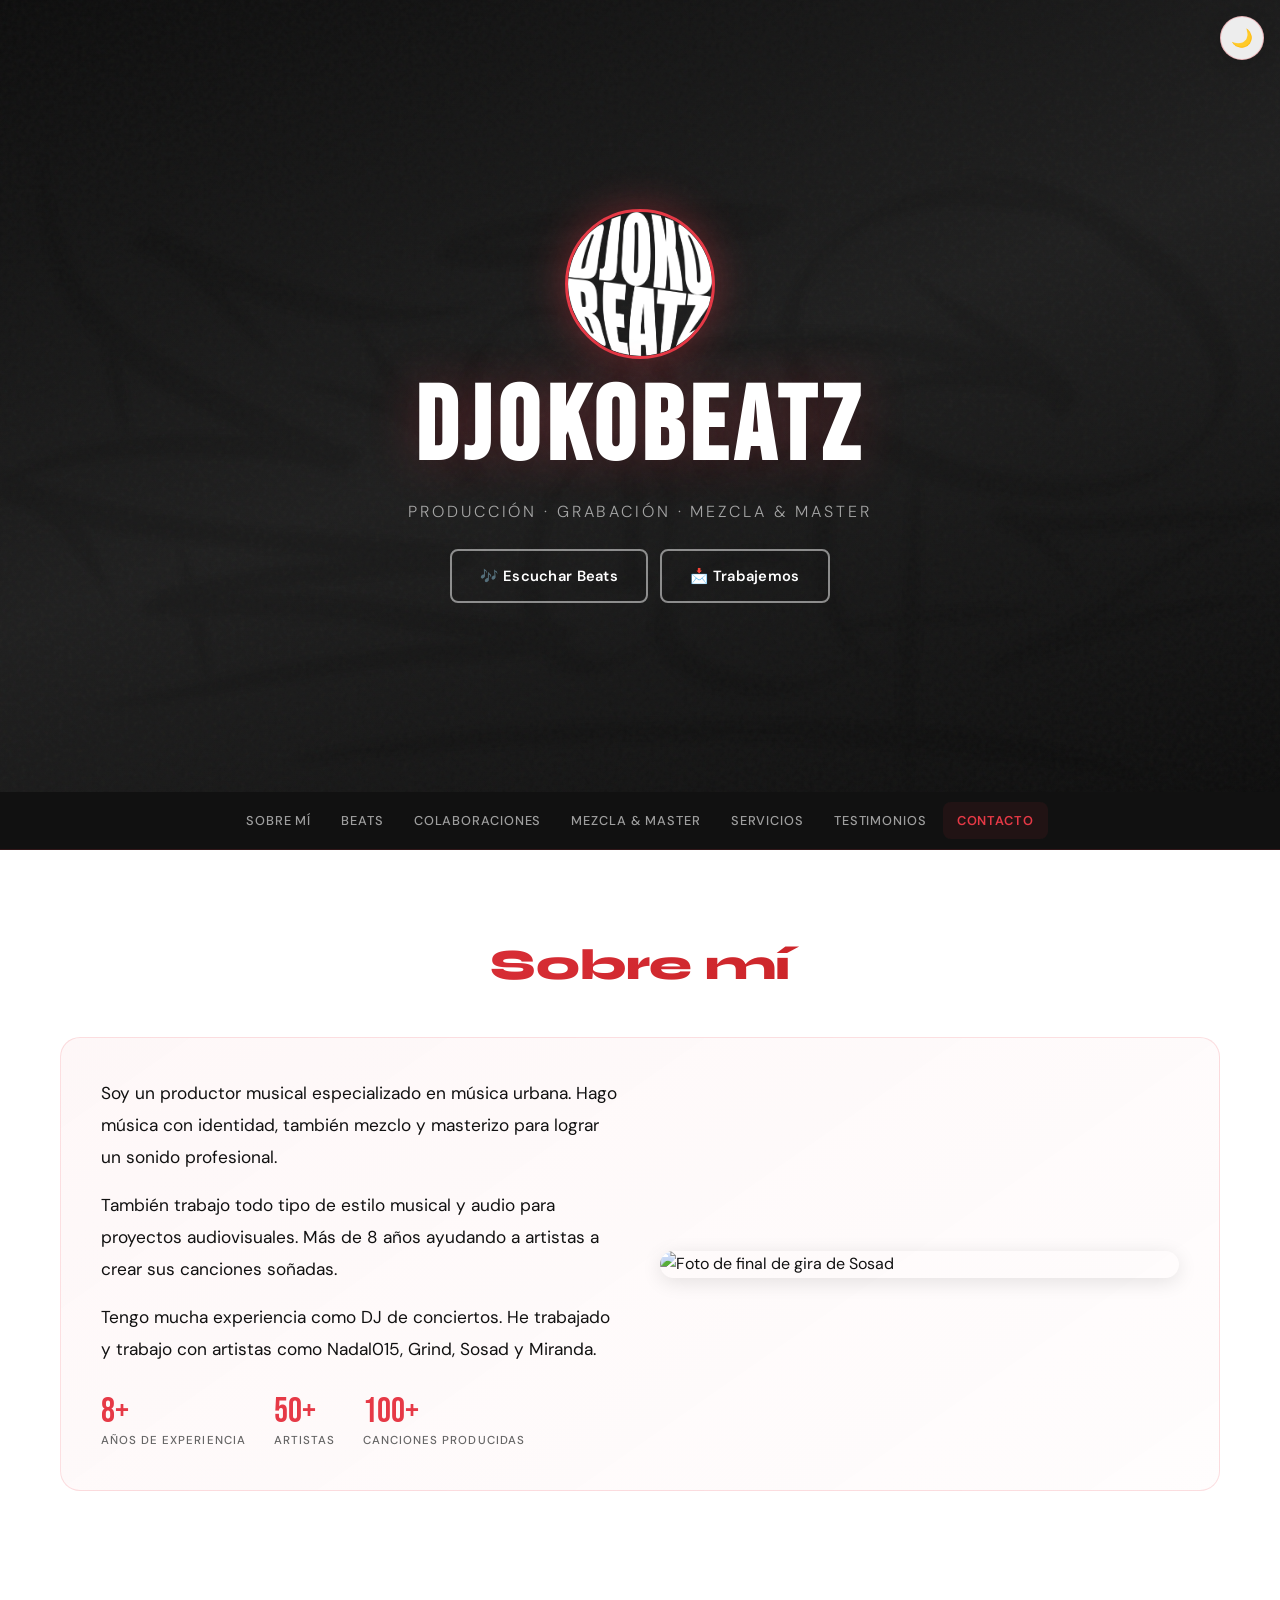
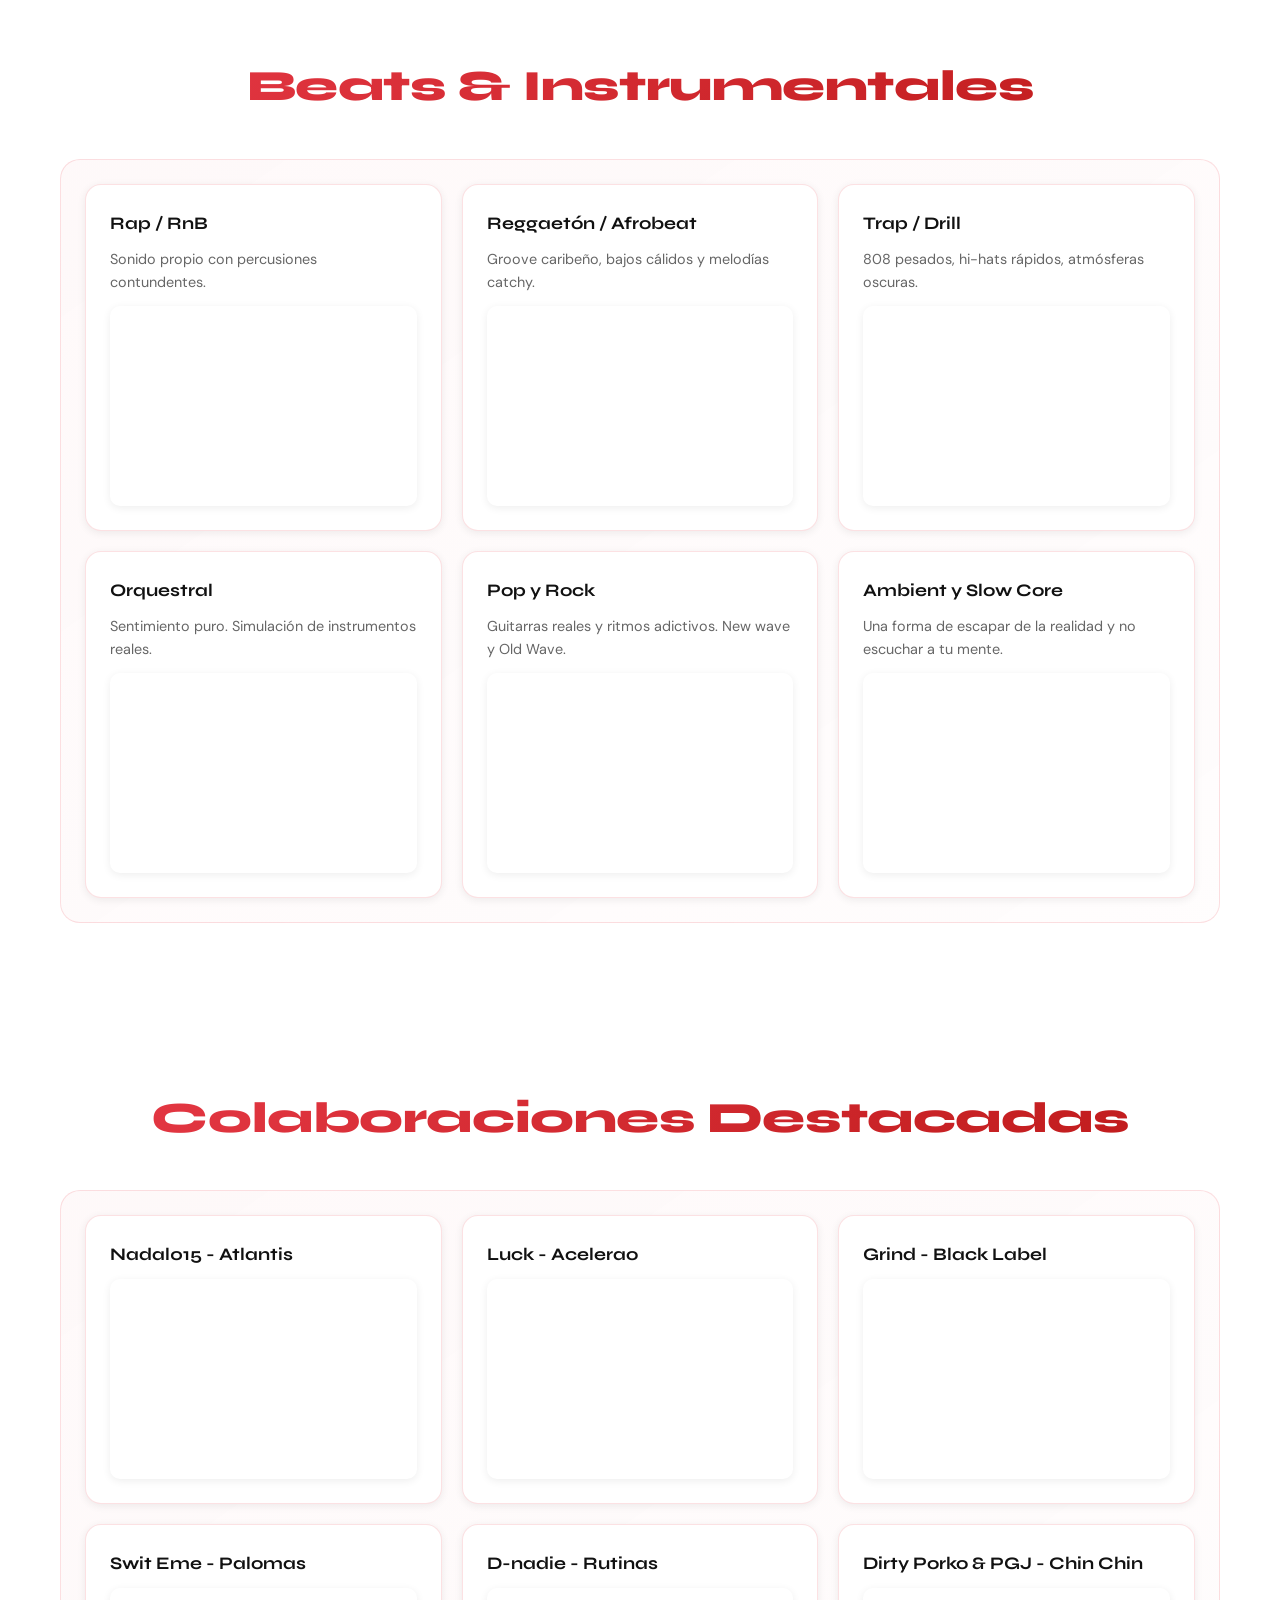
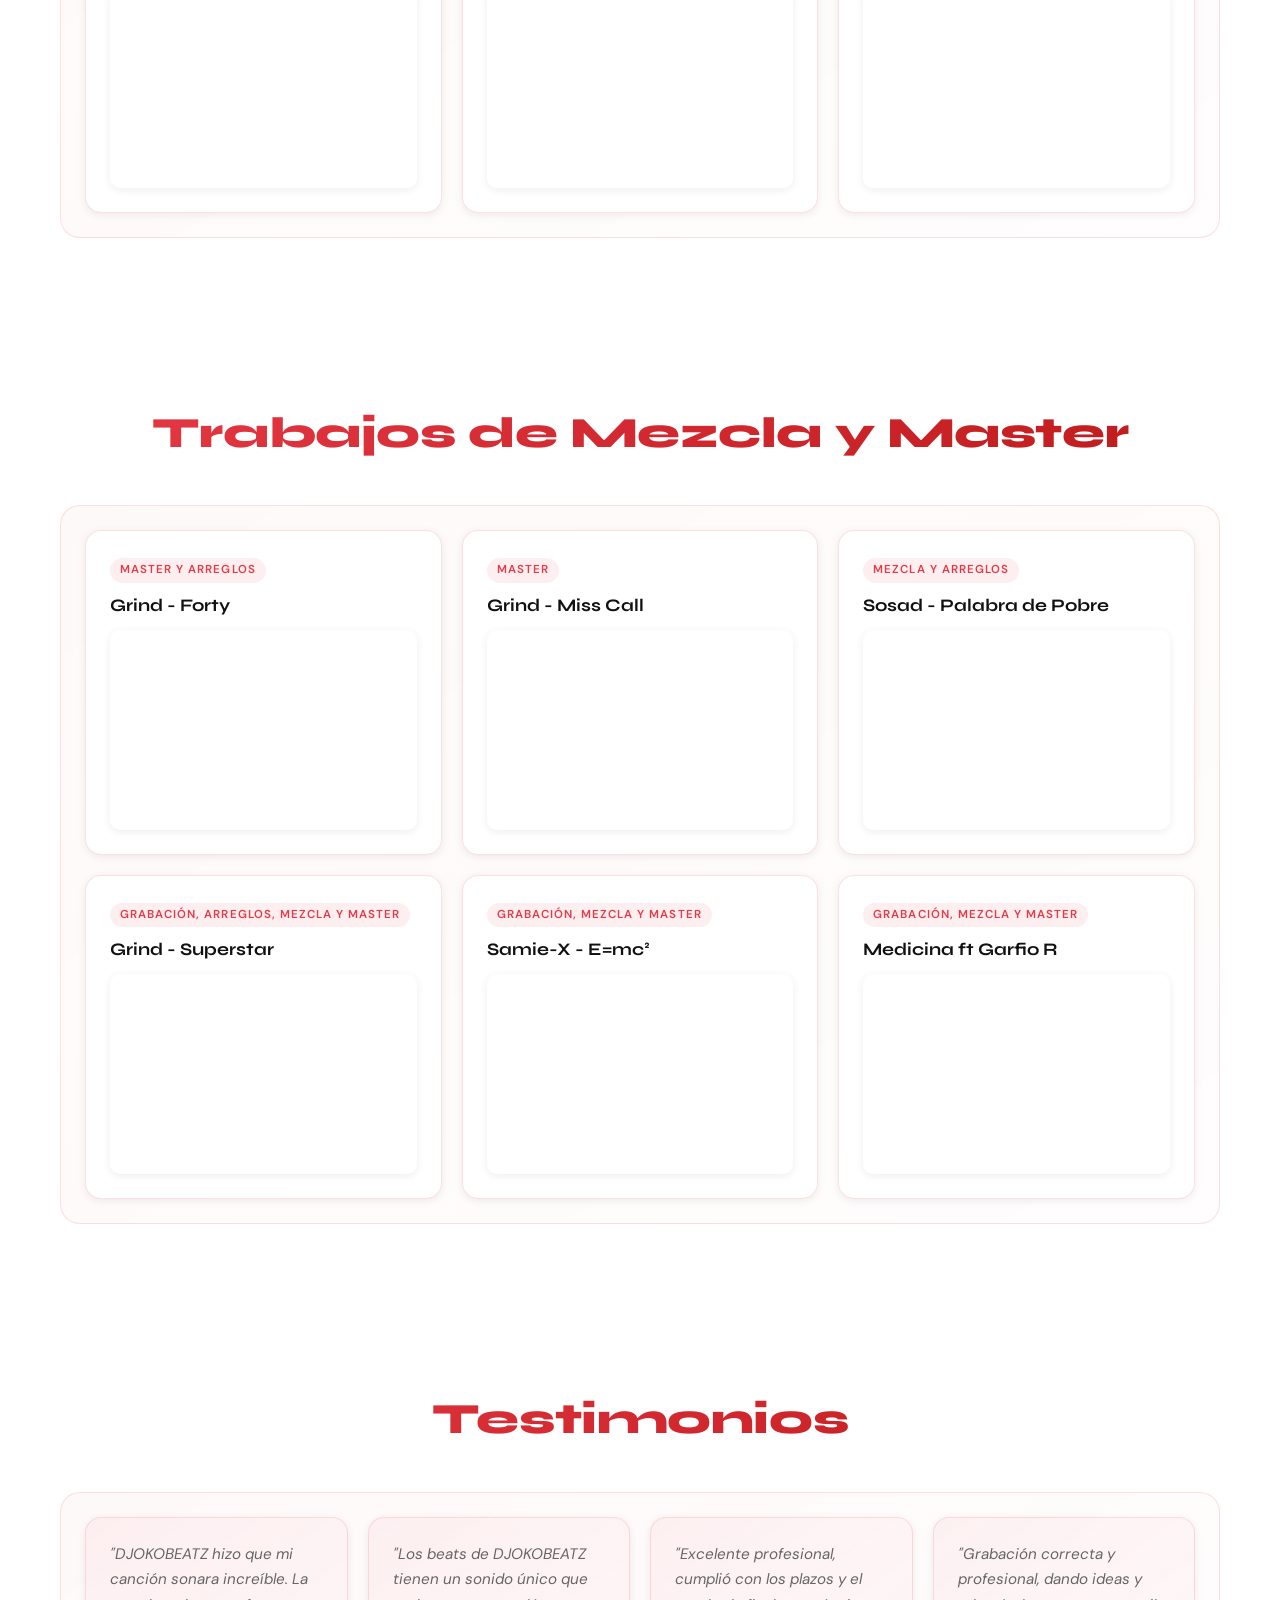
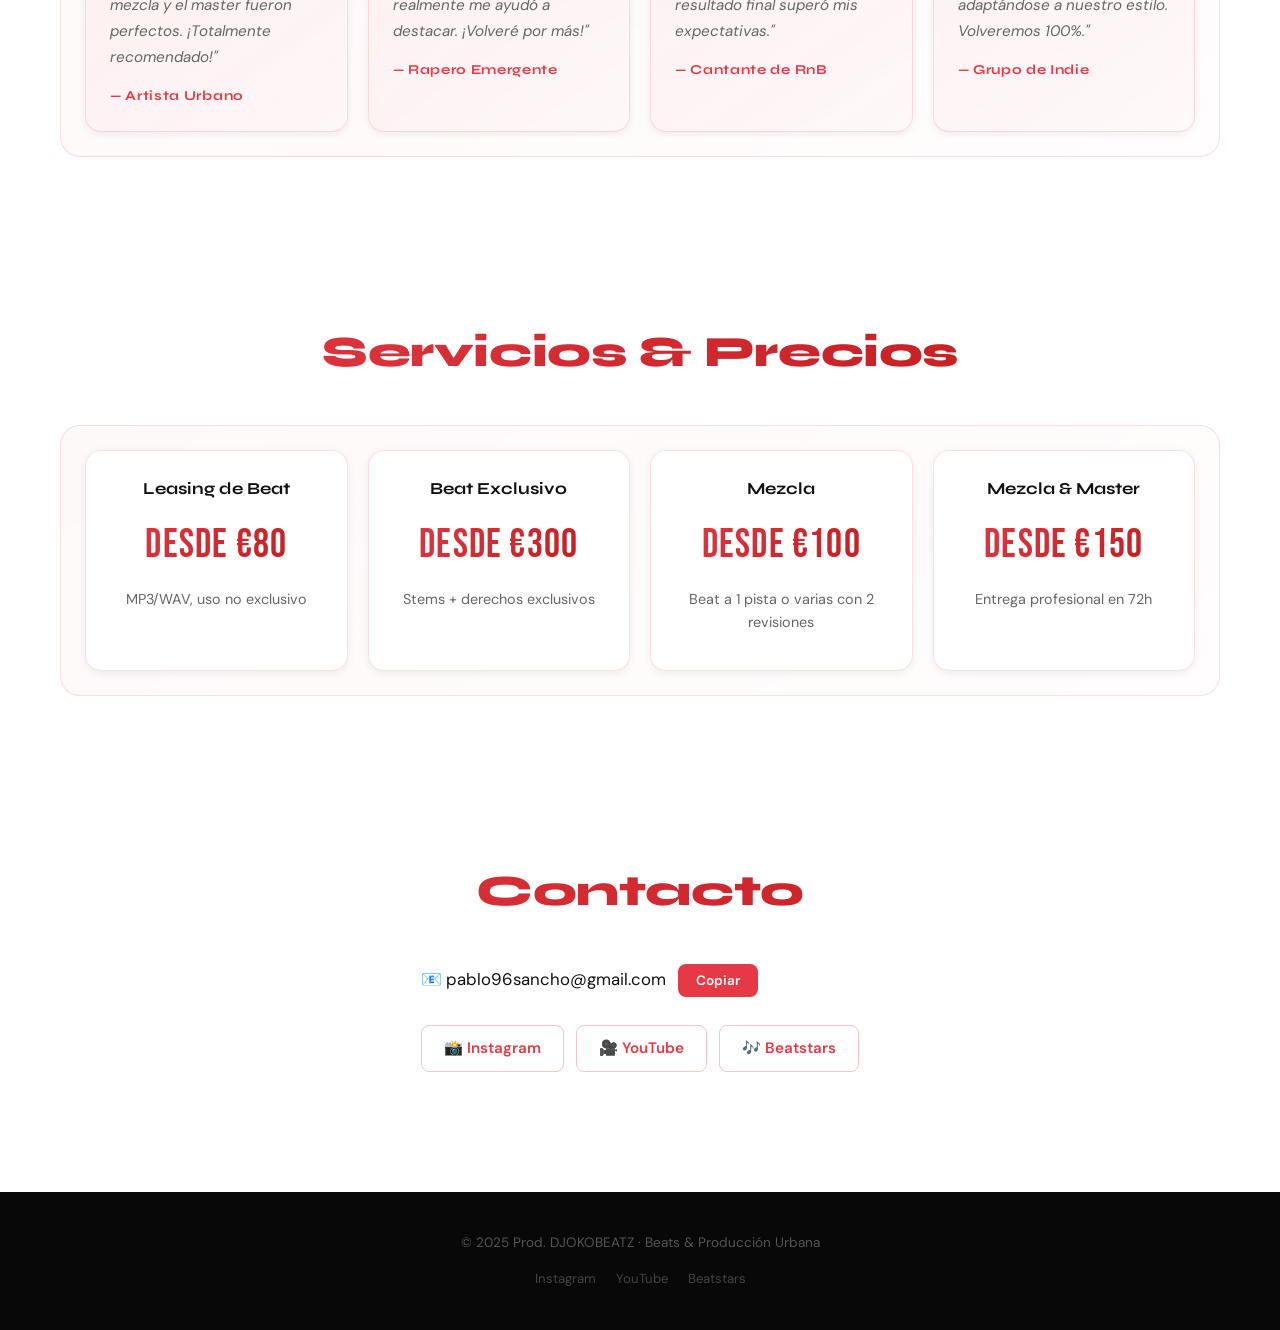
==== index.html @ b9a61439 "feat: versión inicial del portfolio web y documentación profesional" ====
<!DOCTYPE html>
<html lang="es">
<head>
  <meta charset="UTF-8" />
  <meta name="viewport" content="width=device-width, initial-scale=1.0" />
  <meta name="description" content="DJOKOBEATZ - Productor musical especializado en música urbana. Producción, grabación, mezcla y master profesional. Más de 8 años de experiencia." />
  <meta name="keywords" content="productor musical, beats, música urbana, mezcla, master, trap, reggaeton, rap" />
  <title>DJOKOBEATZ | PORTFOLIO</title>
  <link rel="preconnect" href="https://fonts.googleapis.com">
  <link rel="preconnect" href="https://fonts.gstatic.com" crossorigin>
  <link href="https://fonts.googleapis.com/css2?family=Bebas+Neue&family=DM+Sans:ital,opsz,wght@0,9..40,300;0,9..40,400;0,9..40,500;0,9..40,600;1,9..40,400&family=Syne:wght@700;800&display=swap" rel="stylesheet">
  <link rel="stylesheet" href="style.css">
</head>
<body>

  <!-- Botón de tema -->
  <button id="theme-toggle" class="toggle-button" aria-label="Cambiar tema">🌙</button>

  <header>
    <div class="header-content">
      <img src="Assets/DJOKOWHITE.png" alt="Logo DJOKOBEATZ" class="logo">
      <h1>DJOKOBEATZ</h1>
      <p class="tagline">Producción · Grabación · Mezcla & Master</p>
      <div class="header-btns">
        <a href="#beats" class="btn btn-outline">🎶 Escuchar Beats</a>
        <a href="#contacto" class="btn btn-outline">📩 Trabajemos</a>
      </div>
    </div>
  </header>

  <nav id="main-nav">
    <div class="nav-inner" id="nav-inner">
      <a href="#about">Sobre mí</a>
      <a href="#beats">Beats</a>
      <a href="#colaboraciones">Colaboraciones</a>
      <a href="#mezclaymaster">Mezcla & Master</a>
      <a href="#servicios">Servicios</a>
      <a href="#testimonios">Testimonios</a>
      <a href="#contacto">Contacto</a>
    </div>
    <button class="nav-toggle" id="nav-toggle" aria-label="Abrir menú">☰</button>
  </nav>

  <section id="about">
    <h2>Sobre mí</h2>
    <div class="about-grid">
      <div class="about-text">
        <p>Soy un productor musical especializado en música urbana. Hago música con identidad, también mezclo y masterizo para lograr un sonido profesional.</p>
        <p>También trabajo todo tipo de estilo musical y audio para proyectos audiovisuales. Más de 8 años ayudando a artistas a crear sus canciones soñadas.</p>
        <p>Tengo mucha experiencia como DJ de conciertos. He trabajado y trabajo con artistas como Nadal015, Grind, Sosad y Miranda.</p>
        <div class="stats">
          <div class="stat"><span class="stat-num">8+</span><span class="stat-label">Años de experiencia</span></div>
          <div class="stat"><span class="stat-num">50+</span><span class="stat-label">Artistas</span></div>
          <div class="stat"><span class="stat-num">100+</span><span class="stat-label">Canciones producidas</span></div>
        </div>
      </div>
      <img src="https://is1-ssl.mzstatic.com/image/thumb/AMCArtistImages221/v4/55/b7/83/55b78362-d3d9-a450-87ff-8b4c6efbc207/file_cropped.png/486x486bb.png" alt="Foto de final de gira de Sosad" title="Foto de final de gira de Sosad" loading="lazy">
    </div>
  </section>

  <section id="beats">
    <h2>Beats & Instrumentales</h2>
    <div class="grid">
      <div class="card">
        <h3>Rap / RnB</h3>
        <p>Sonido propio con percusiones contundentes.</p>
        <iframe height="200" src="https://www.youtube.com/embed/9Q4SXZmMKak?si=zsGfPe5zq73zOAL0" title="Beat Rap/RnB - DJOKOBEATZ" frameborder="0" allow="accelerometer; autoplay; clipboard-write; encrypted-media; gyroscope; picture-in-picture; web-share" referrerpolicy="strict-origin-when-cross-origin" allowfullscreen loading="lazy"></iframe>
      </div>
      <div class="card">
        <h3>Reggaetón / Afrobeat</h3>
        <p>Groove caribeño, bajos cálidos y melodías catchy.</p>
        <iframe height="200" src="https://www.youtube.com/embed/R478eGuXvZ8" title="Beat Reggaetón/Afrobeat - DJOKOBEATZ" frameborder="0" allow="accelerometer; autoplay; clipboard-write; encrypted-media; gyroscope; picture-in-picture" allowfullscreen loading="lazy"></iframe>
      </div>
      <div class="card">
        <h3>Trap / Drill</h3>
        <p>808 pesados, hi-hats rápidos, atmósferas oscuras.</p>
        <iframe height="200" src="https://www.youtube.com/embed/HjmNxqAdSEM?si=T7IBq__je6kXynz2" title="Beat Trap/Drill - DJOKOBEATZ" frameborder="0" allow="accelerometer; autoplay; clipboard-write; encrypted-media; gyroscope; picture-in-picture; web-share" referrerpolicy="strict-origin-when-cross-origin" allowfullscreen loading="lazy"></iframe>
      </div>
      <div class="card">
        <h3>Orquestral</h3>
        <p>Sentimiento puro. Simulación de instrumentos reales.</p>
        <iframe height="200" src="https://www.youtube.com/embed/KKsZWiWGXjM?si=teQKIj-ZgxeNaEvT" title="Beat Orquestral - DJOKOBEATZ" frameborder="0" allow="accelerometer; autoplay; clipboard-write; encrypted-media; gyroscope; picture-in-picture; web-share" referrerpolicy="strict-origin-when-cross-origin" allowfullscreen loading="lazy"></iframe>
      </div>
      <div class="card">
        <h3>Pop y Rock</h3>
        <p>Guitarras reales y ritmos adictivos. New wave y Old Wave.</p>
        <iframe height="200" src="https://www.youtube.com/embed/R478eGuXvZ8" title="Beat Pop/Rock - DJOKOBEATZ" frameborder="0" allow="accelerometer; autoplay; clipboard-write; encrypted-media; gyroscope; picture-in-picture" allowfullscreen loading="lazy"></iframe>
      </div>
      <div class="card">
        <h3>Ambient y Slow Core</h3>
        <p>Una forma de escapar de la realidad y no escuchar a tu mente.</p>
        <iframe height="200" src="https://www.youtube.com/embed/24ohOiVzr04?si=X27-Y8AxavFWOL1F" title="Beat Ambient/Slow Core - DJOKOBEATZ" frameborder="0" allow="accelerometer; autoplay; clipboard-write; encrypted-media; gyroscope; picture-in-picture; web-share" referrerpolicy="strict-origin-when-cross-origin" allowfullscreen loading="lazy"></iframe>
      </div>
    </div>
  </section>

  <section id="colaboraciones">
    <h2>Colaboraciones Destacadas</h2>
    <div class="grid">
      <div class="card">
        <h3>Nadal015 - Atlantis</h3>
        <iframe height="200" src="https://www.youtube.com/embed/XDkorrCUx3w" title="Nadal015 - Atlantis" frameborder="0" allow="accelerometer; autoplay; clipboard-write; encrypted-media; gyroscope; picture-in-picture" allowfullscreen loading="lazy"></iframe>
      </div>
      <div class="card">
        <h3>Luck - Acelerao</h3>
        <iframe height="200" src="https://www.youtube.com/embed/chFFEOzuNFs" title="Luck - Acelerao" frameborder="0" allow="accelerometer; autoplay; clipboard-write; encrypted-media; gyroscope; picture-in-picture" allowfullscreen loading="lazy"></iframe>
      </div>
      <div class="card">
        <h3>Grind - Black Label</h3>
        <iframe height="200" src="https://www.youtube.com/embed/Kn6zgFGvTjo?si=YouM9wv97nPqng58" title="Grind - Black Label" frameborder="0" allow="accelerometer; autoplay; clipboard-write; encrypted-media; gyroscope; picture-in-picture; web-share" referrerpolicy="strict-origin-when-cross-origin" allowfullscreen loading="lazy"></iframe>
      </div>
      <div class="card">
        <h3>Swit Eme - Palomas</h3>
        <iframe height="200" src="https://www.youtube.com/embed/SA3x7Jc7y_8" title="Swit Eme - Palomas" frameborder="0" allow="accelerometer; autoplay; clipboard-write; encrypted-media; gyroscope; picture-in-picture" allowfullscreen loading="lazy"></iframe>
      </div>
      <div class="card">
        <h3>D-nadie - Rutinas</h3>
        <iframe height="200" src="https://www.youtube.com/embed/rBbLCzhGAEg?si=Js0d2PmnIIbcm89x" title="D-nadie - Rutinas" frameborder="0" allow="accelerometer; autoplay; clipboard-write; encrypted-media; gyroscope; picture-in-picture; web-share" referrerpolicy="strict-origin-when-cross-origin" allowfullscreen loading="lazy"></iframe>
      </div>
      <div class="card">
        <h3>Dirty Porko & PGJ - Chin Chin</h3>
        <iframe height="200" src="https://www.youtube.com/embed/GPwhYUy1hBw?si=cmq7lTTy62Ft_AZA" title="Dirty Porko & PGJ - Chin Chin" frameborder="0" allow="accelerometer; autoplay; clipboard-write; encrypted-media; gyroscope; picture-in-picture; web-share" referrerpolicy="strict-origin-when-cross-origin" allowfullscreen loading="lazy"></iframe>
      </div>
    </div>
  </section>

  <section id="mezclaymaster">
    <h2>Trabajos de Mezcla y Master</h2>
    <div class="grid">
      <div class="card">
        <p class="service-tag">Master y arreglos</p>
        <h3>Grind - Forty</h3>
        <iframe height="200" src="https://www.youtube.com/embed/YRYTrRvRMEE?si=n6ha0r3jqRCFkXs_" title="Grind - Forty" frameborder="0" allow="accelerometer; autoplay; clipboard-write; encrypted-media; gyroscope; picture-in-picture; web-share" referrerpolicy="strict-origin-when-cross-origin" allowfullscreen loading="lazy"></iframe>
      </div>
      <div class="card">
        <p class="service-tag">Master</p>
        <h3>Grind - Miss Call</h3>
        <iframe height="200" src="https://www.youtube.com/embed/RvkmFTNyetU?si=BbQjwvn0pWEN9Djb" title="Grind - Miss Call" frameborder="0" allow="accelerometer; autoplay; clipboard-write; encrypted-media; gyroscope; picture-in-picture" allowfullscreen loading="lazy"></iframe>
      </div>
      <div class="card">
        <p class="service-tag">Mezcla y arreglos</p>
        <h3>Sosad - Palabra de Pobre</h3>
        <iframe height="200" src="https://www.youtube.com/embed/EkrpmLqAUGk?si=5hZo6pwopEGavyJy" title="Sosad - Palabra de Pobre" frameborder="0" allow="accelerometer; autoplay; clipboard-write; encrypted-media; gyroscope; picture-in-picture; web-share" referrerpolicy="strict-origin-when-cross-origin" allowfullscreen loading="lazy"></iframe>
      </div>
      <div class="card">
        <p class="service-tag">Grabación, arreglos, mezcla y master</p>
        <h3>Grind - Superstar</h3>
        <iframe height="200" src="https://www.youtube.com/embed/Dg5J_uRFvyY?si=f5CTutbwMhvaUmjK" title="Grind - Superstar" frameborder="0" allow="accelerometer; autoplay; clipboard-write; encrypted-media; gyroscope; picture-in-picture; web-share" referrerpolicy="strict-origin-when-cross-origin" allowfullscreen loading="lazy"></iframe>
      </div>
      <div class="card">
        <p class="service-tag">Grabación, mezcla y master</p>
        <h3>Samie-X - E=mc²</h3>
        <iframe height="200" src="https://www.youtube.com/embed/fnkzVLWLq8c?si=8jKFTGpSZZZy3sw6" title="Samie-X - E=mc²" frameborder="0" allow="accelerometer; autoplay; clipboard-write; encrypted-media; gyroscope; picture-in-picture; web-share" referrerpolicy="strict-origin-when-cross-origin" allowfullscreen loading="lazy"></iframe>
      </div>
      <div class="card">
        <p class="service-tag">Grabación, mezcla y master</p>
        <h3>Medicina ft Garfio R</h3>
        <iframe height="200" src="https://www.youtube.com/embed/SA3x7Jc7y_8" title="Medicina ft Garfio R" frameborder="0" allow="accelerometer; autoplay; clipboard-write; encrypted-media; gyroscope; picture-in-picture" allowfullscreen loading="lazy"></iframe>
      </div>
    </div>
  </section>

  <section id="testimonios">
    <h2>Testimonios</h2>
    <div class="grid grid-3">
      <div class="card testimonial">
        <p>"DJOKOBEATZ hizo que mi canción sonara increíble. La mezcla y el master fueron perfectos. ¡Totalmente recomendado!"</p>
        <h4>— Artista Urbano</h4>
      </div>
      <div class="card testimonial">
        <p>"Los beats de DJOKOBEATZ tienen un sonido único que realmente me ayudó a destacar. ¡Volveré por más!"</p>
        <h4>— Rapero Emergente</h4>
      </div>
      <div class="card testimonial">
        <p>"Excelente profesional, cumplió con los plazos y el resultado final superó mis expectativas."</p>
        <h4>— Cantante de RnB</h4>
      </div>
      <div class="card testimonial">
        <p>"Grabación correcta y profesional, dando ideas y adaptándose a nuestro estilo. Volveremos 100%."</p>
        <h4>— Grupo de Indie</h4>
      </div>
    </div>
  </section>

  <section id="servicios">
    <h2>Servicios & Precios</h2>
    <div class="grid grid-4">
      <div class="card pricing">
        <h3>Leasing de Beat</h3>
        <div class="price">Desde €80</div>
        <p>MP3/WAV, uso no exclusivo</p>
      </div>
      <div class="card pricing">
        <h3>Beat Exclusivo</h3>
        <div class="price">Desde €300</div>
        <p>Stems + derechos exclusivos</p>
      </div>
      <div class="card pricing">
        <h3>Mezcla</h3>
        <div class="price">Desde €100</div>
        <p>Beat a 1 pista o varias con 2 revisiones</p>
      </div>
      <div class="card pricing">
        <h3>Mezcla & Master</h3>
        <div class="price">Desde €150</div>
        <p>Entrega profesional en 72h</p>
      </div>
    </div>
  </section>

  <section id="contacto">
    <h2>Contacto</h2>
    <div class="contact-wrap">
      <div class="contact-email">
        <span>📧 pablo96sancho@gmail.com</span>
        <button onclick="copiarCorreo()" id="copy-btn">Copiar</button>
        <span id="copy-feedback" class="copy-feedback" aria-live="polite"></span>
      </div>
      <div class="contact-social">
        <a href="https://www.instagram.com/djokobeatz/" target="_blank" rel="noopener noreferrer">📸 Instagram</a>
        <a href="https://www.youtube.com/@DJOKOBEATZ/featured" target="_blank" rel="noopener noreferrer">🎥 YouTube</a>
        <a href="https://www.beatstars.com/djokobeatz" target="_blank" rel="noopener noreferrer">🎶 Beatstars</a>
      </div>
    </div>
  </section>

  <footer>
    <p>© 2025 Prod. DJOKOBEATZ · Beats & Producción Urbana</p>
    <div class="footer-links">
      <a href="https://www.instagram.com/djokobeatz/" target="_blank" rel="noopener noreferrer">Instagram</a>
      <a href="https://www.youtube.com/@DJOKOBEATZ/featured" target="_blank" rel="noopener noreferrer">YouTube</a>
      <a href="https://www.beatstars.com/djokobeatz" target="_blank" rel="noopener noreferrer">Beatstars</a>
    </div>
  </footer>

  <script>
    function copiarCorreo() {
      const correo = "pablo96sancho@gmail.com";
      const feedback = document.getElementById('copy-feedback');
      const btn = document.getElementById('copy-btn');

      navigator.clipboard.writeText(correo)
        .then(() => {
          feedback.textContent = '✅ ¡Copiado!';
          btn.textContent = '✓';
          btn.disabled = true;
          setTimeout(() => {
            feedback.textContent = '';
            btn.textContent = 'Copiar';
            btn.disabled = false;
          }, 2500);
        })
        .catch(() => {
          feedback.textContent = '❌ Error al copiar';
        });
    }

    document.addEventListener('DOMContentLoaded', () => {
      const themeToggle = document.getElementById('theme-toggle');
      const body = document.body;
      const userPrefersDark = window.matchMedia('(prefers-color-scheme: dark)').matches;
      const currentTheme = localStorage.getItem('theme');

      if (currentTheme === 'dark' || (!currentTheme && userPrefersDark)) {
        body.classList.add('dark-mode');
        themeToggle.textContent = '☀️';
      }

      themeToggle.addEventListener('click', () => {
        body.classList.toggle('dark-mode');
        const isDark = body.classList.contains('dark-mode');
        localStorage.setItem('theme', isDark ? 'dark' : 'light');
        themeToggle.textContent = isDark ? '☀️' : '🌙';
      });

      const revealObserver = new IntersectionObserver((entries) => {
        entries.forEach(entry => {
          if (entry.isIntersecting) {
            entry.target.classList.add('visible');
            revealObserver.unobserve(entry.target);
          }
        });
      }, { threshold: 0.08 });

      document.querySelectorAll('section').forEach(s => {
        s.classList.add('reveal-section');
        revealObserver.observe(s);
      });

      document.querySelectorAll('.card').forEach((card, i) => {
        card.style.transitionDelay = `${(i % 6) * 80}ms`;
        revealObserver.observe(card);
      });

      const sections = document.querySelectorAll('section[id]');
      const navLinks = document.querySelectorAll('#nav-inner a');

      const spyObserver = new IntersectionObserver((entries) => {
        entries.forEach(entry => {
          if (entry.isIntersecting) {
            navLinks.forEach(l => l.classList.remove('active'));
            const active = document.querySelector(`#nav-inner a[href="#${entry.target.id}"]`);
            if (active) active.classList.add('active');
          }
        });
      }, { rootMargin: '-35% 0px -60% 0px' });

      sections.forEach(s => spyObserver.observe(s));

      const navToggle = document.getElementById('nav-toggle');
      const navInner = document.getElementById('nav-inner');

      navToggle.addEventListener('click', () => {
        const isOpen = navInner.classList.toggle('open');
        navToggle.textContent = isOpen ? '✕' : '☰';
        navToggle.setAttribute('aria-expanded', isOpen);
      });

      navInner.querySelectorAll('a').forEach(a => {
        a.addEventListener('click', () => {
          navInner.classList.remove('open');
          navToggle.textContent = '☰';
          navToggle.setAttribute('aria-expanded', 'false');
        });
      });
    });
  </script>
</body>
</html>
---- style.css ----
/* ============================================
   DJOKOBEATZ PORTFOLIO — style.css
   Fuentes: Bebas Neue (display) · Syne (títulos) · DM Sans (cuerpo)
   ============================================ */

@import url('https://fonts.googleapis.com/css2?family=Bebas+Neue&family=DM+Sans:ital,opsz,wght@0,9..40,300;0,9..40,400;0,9..40,500;0,9..40,600;1,9..40,400&family=Syne:wght@700;800&display=swap');

/* ===== VARIABLES ===== */
:root {
  --red:        #e63946;
  --red-dark:   #be1a1a;
  --bg:         #ffffff;
  --text:       #111111;
  --text-muted: #666666;
  --card-bg:    #ffffff;
  --border:     rgba(230, 57, 70, 0.15);
  --shadow-sm:  0 2px 8px rgba(0,0,0,0.07);
  --shadow-md:  0 4px 20px rgba(0,0,0,0.11);
  --shadow-lg:  0 8px 40px rgba(0,0,0,0.17);
  --shadow-glow:0 0 28px rgba(230,57,70,0.22);
  --grad:       linear-gradient(135deg, #e63946 0%, #be1a1a 100%);
  --radius:     16px;
  --radius-sm:  8px;
}

/* ===== RESET ===== */
*, *::before, *::after { margin: 0; padding: 0; box-sizing: border-box; }

html { scroll-behavior: smooth; }

body {
  font-family: 'DM Sans', system-ui, sans-serif;
  background: var(--bg);
  color: var(--text);
  line-height: 1.65;
  transition: background 0.3s, color 0.3s;
  overflow-x: hidden;
}

/* Scrollbar personalizada */
::-webkit-scrollbar        { width: 5px; }
::-webkit-scrollbar-track  { background: #111; }
::-webkit-scrollbar-thumb  { background: var(--red); border-radius: 3px; }

/* Color de selección de texto */
::selection { background: var(--red); color: #fff; }

/* ===== HEADER ===== */
header {
  background: linear-gradient(160deg, #0c0c0c 0%, #1e1e1e 50%, #0c0c0c 100%);
  color: #fff;
  padding: 100px 20px 80px;
  text-align: center;
  position: relative;
  overflow: hidden;
  min-height: 88vh;
  display: flex;
  align-items: center;
  justify-content: center;
}

/* Imagen de fondo difuminada */
header::before {
  content: '';
  position: absolute;
  inset: 0;
  background-image: url('Assets/IMG_2616.PNG');
  background-size: cover;
  background-position: center;
  opacity: 0.1;
  filter: blur(3px) grayscale(20%);
  z-index: 0;
  animation: breathe 7s ease-in-out infinite;
}

/* Textura de grano sutil */
header::after {
  content: '';
  position: absolute;
  inset: 0;
  background-image: url("data:image/svg+xml,%3Csvg viewBox='0 0 200 200' xmlns='http://www.w3.org/2000/svg'%3E%3Cfilter id='n'%3E%3CfeTurbulence type='fractalNoise' baseFrequency='0.85' numOctaves='4' stitchTiles='stitch'/%3E%3C/filter%3E%3Crect width='100%25' height='100%25' filter='url(%23n)' opacity='0.04'/%3E%3C/svg%3E");
  z-index: 0;
  pointer-events: none;
}

@keyframes breathe {
  0%, 100% { opacity: 0.07; transform: scale(1); }
  50%       { opacity: 0.14; transform: scale(1.03); }
}

.header-content {
  position: relative;
  z-index: 2;
  display: flex;
  flex-direction: column;
  align-items: center;
  gap: 18px;
}

.logo {
  width: 150px;
  height: 150px;
  border-radius: 50%;
  border: 3px solid var(--red);
  object-fit: cover;
  box-shadow: 0 0 40px rgba(230,57,70,0.4);
  transition: transform 0.4s ease, box-shadow 0.4s ease;
}

.logo:hover {
  transform: scale(1.07) rotate(4deg);
  box-shadow: 0 0 64px rgba(230,57,70,0.6);
}

header h1 {
  font-family: 'Bebas Neue', sans-serif;
  font-size: clamp(3.8rem, 11vw, 6.5rem);
  letter-spacing: 0.06em;
  line-height: 1;
  color: #fff;
  text-shadow: 0 0 48px rgba(230,57,70,0.25);
}

.tagline {
  font-size: clamp(0.8rem, 2vw, 1rem);
  font-weight: 300;
  color: rgba(255,255,255,0.6);
  letter-spacing: 0.18em;
  text-transform: uppercase;
}

.header-btns {
  display: flex;
  gap: 12px;
  flex-wrap: wrap;
  justify-content: center;
  margin-top: 6px;
}

/* ===== NAVEGACIÓN ===== */
nav {
  background: rgba(10,10,10,0.97);
  backdrop-filter: blur(14px);
  -webkit-backdrop-filter: blur(14px);
  position: sticky;
  top: 0;
  z-index: 1000;
  border-bottom: 1px solid rgba(230,57,70,0.15);
  display: flex;
  align-items: center;
  justify-content: center;
}

.nav-inner {
  display: flex;
  justify-content: center;
  flex-wrap: wrap;
  gap: 2px;
  padding: 10px 16px;
}

nav a {
  color: rgba(255,255,255,0.6);
  text-decoration: none;
  font-size: 0.8rem;
  font-weight: 500;
  letter-spacing: 0.07em;
  text-transform: uppercase;
  padding: 8px 14px;
  border-radius: var(--radius-sm);
  transition: color 0.2s, background 0.2s;
  white-space: nowrap;
}

nav a:hover,
nav a.active {
  color: var(--red);
  background: rgba(230,57,70,0.08);
}

nav a.active { font-weight: 600; }

.nav-toggle {
  display: none;
  background: none;
  border: none;
  color: rgba(255,255,255,0.8);
  font-size: 1.4rem;
  cursor: pointer;
  padding: 12px 18px;
  line-height: 1;
  transition: color 0.2s;
}

.nav-toggle:hover { color: var(--red); }

/* ===== SECCIONES ===== */
section {
  padding: 80px 20px;
  max-width: 1200px;
  margin: 0 auto;
}

h2 {
  font-family: 'Syne', sans-serif;
  font-size: clamp(1.9rem, 4.5vw, 2.7rem);
  font-weight: 800;
  margin-bottom: 36px;
  text-align: center;
  background: var(--grad);
  -webkit-background-clip: text;
  -webkit-text-fill-color: transparent;
  background-clip: text;
  letter-spacing: -0.01em;
}

/* ===== ABOUT ===== */
.about-grid {
  display: grid;
  grid-template-columns: repeat(auto-fit, minmax(280px, 1fr));
  gap: 40px;
  align-items: center;
  background: linear-gradient(145deg, rgba(230,57,70,0.04), rgba(230,57,70,0.01));
  border: 1px solid var(--border);
  border-radius: 20px;
  padding: 40px;
}

.about-text p {
  font-size: clamp(0.95rem, 2vw, 1.08rem);
  line-height: 1.85;
  color: var(--text);
  margin-bottom: 1rem;
}

.about-text p:last-of-type { margin-bottom: 0; }

.stats {
  display: flex;
  gap: 28px;
  margin-top: 28px;
  flex-wrap: wrap;
}

.stat {
  display: flex;
  flex-direction: column;
  gap: 2px;
}

.stat-num {
  font-family: 'Bebas Neue', sans-serif;
  font-size: 2.2rem;
  color: var(--red);
  line-height: 1;
}

.stat-label {
  font-size: 0.72rem;
  text-transform: uppercase;
  letter-spacing: 0.09em;
  color: var(--text-muted);
  font-weight: 500;
}

#about img {
  width: 100%;
  max-height: 420px;
  object-fit: cover;
  border-radius: var(--radius);
  box-shadow: var(--shadow-md);
  transition: transform 0.3s, box-shadow 0.3s;
}

#about img:hover {
  transform: scale(1.02);
  box-shadow: var(--shadow-lg);
}

/* ===== GRID ===== */
.grid {
  display: grid;
  grid-template-columns: repeat(auto-fit, minmax(300px, 1fr));
  gap: 20px;
  padding: 24px;
  background: linear-gradient(145deg, rgba(230,57,70,0.03), rgba(230,57,70,0.01));
  border: 1px solid var(--border);
  border-radius: 20px;
}

.grid.grid-3 {
  grid-template-columns: repeat(auto-fit, minmax(240px, 1fr));
}

.grid.grid-4 {
  grid-template-columns: repeat(auto-fit, minmax(200px, 1fr));
}

/* ===== CARDS ===== */
.card {
  border: 1px solid var(--border);
  border-radius: var(--radius);
  padding: 24px;
  background: var(--card-bg);
  box-shadow: var(--shadow-sm);
  position: relative;
  overflow: hidden;
  opacity: 0;
  transition:
    opacity 0.55s ease,
    box-shadow 0.35s ease,
    border-color 0.35s ease,
    transform 0.35s cubic-bezier(0.175, 0.885, 0.32, 1.275);
}

.card.visible {
  opacity: 1;
}

.card::before {
  content: '';
  position: absolute;
  top: 0; left: 0; right: 0;
  height: 2px;
  background: var(--grad);
  transform: scaleX(0);
  transform-origin: left;
  transition: transform 0.35s ease;
}

.card:hover {
  transform: translateY(-7px);
  box-shadow: var(--shadow-lg), var(--shadow-glow);
  border-color: rgba(230,57,70,0.35);
}

.card:hover::before { transform: scaleX(1); }

.card h3 {
  font-family: 'Syne', sans-serif;
  font-size: 1.1rem;
  font-weight: 700;
  margin-bottom: 10px;
  color: var(--text);
}

.card p {
  font-size: 0.9rem;
  color: var(--text-muted);
  line-height: 1.6;
  margin-bottom: 12px;
}

.service-tag {
  display: inline-block;
  font-size: 0.72rem !important;
  font-weight: 600 !important;
  text-transform: uppercase;
  letter-spacing: 0.09em;
  color: var(--red) !important;
  background: rgba(230,57,70,0.08);
  padding: 3px 10px;
  border-radius: 100px;
  margin-bottom: 8px !important;
}

/* ===== PRICING ===== */
.pricing { text-align: center; }

.pricing h3 {
  font-size: 1.05rem;
  margin-bottom: 6px;
}

.price {
  font-family: 'Bebas Neue', sans-serif;
  font-size: 2.5rem;
  letter-spacing: 0.03em;
  background: var(--grad);
  -webkit-background-clip: text;
  -webkit-text-fill-color: transparent;
  background-clip: text;
  margin: 10px 0;
}

/* ===== TESTIMONIOS ===== */
.testimonial {
  font-style: italic;
  background: linear-gradient(145deg, rgba(230,57,70,0.05), rgba(230,57,70,0.02));
}

.testimonial p { margin-bottom: 14px; font-size: 0.95rem; line-height: 1.7; }

.testimonial h4 {
  font-family: 'Syne', sans-serif;
  font-size: 0.85rem;
  font-weight: 700;
  color: var(--red);
  font-style: normal;
  letter-spacing: 0.05em;
}

/* ===== BOTONES ===== */
.btn {
  display: inline-block;
  padding: 13px 28px;
  border-radius: var(--radius-sm);
  background: var(--grad);
  color: #fff;
  text-decoration: none;
  font-weight: 600;
  font-size: 0.92rem;
  letter-spacing: 0.02em;
  box-shadow: var(--shadow-md);
  transition: transform 0.25s, box-shadow 0.25s;
  border: none;
  cursor: pointer;
  position: relative;
  z-index: 2;
}

.btn:hover {
  transform: translateY(-3px);
  box-shadow: var(--shadow-lg), var(--shadow-glow);
}

.btn-outline {
  background: transparent;
  border: 2px solid rgba(255,255,255,0.5);
  color: #fff;
  box-shadow: none;
}

.btn-outline:hover {
  background: var(--red);
  border-color: var(--red);
}

/* ===== CONTACTO ===== */
.contact-wrap {
  display: flex;
  flex-direction: column;
  align-items: center;
  gap: 28px;
}

.contact-email {
  display: flex;
  align-items: center;
  gap: 12px;
  flex-wrap: wrap;
  justify-content: center;
  font-size: 1.05rem;
}

.contact-email button {
  padding: 8px 18px;
  background: var(--red);
  color: #fff;
  border: none;
  border-radius: var(--radius-sm);
  cursor: pointer;
  font-weight: 600;
  font-size: 0.85rem;
  font-family: 'DM Sans', sans-serif;
  transition: background 0.2s, transform 0.2s;
}

.contact-email button:hover  { background: var(--red-dark); transform: scale(1.05); }
.contact-email button:disabled { opacity: 0.65; cursor: default; transform: none; }

.copy-feedback {
  font-size: 0.85rem;
  font-weight: 600;
  color: var(--red);
  min-width: 90px;
  transition: opacity 0.3s;
}

.contact-social {
  display: flex;
  gap: 12px;
  flex-wrap: wrap;
  justify-content: center;
}

.contact-social a {
  color: var(--red);
  text-decoration: none;
  font-weight: 600;
  font-size: 0.95rem;
  padding: 10px 22px;
  border: 1px solid rgba(230,57,70,0.3);
  border-radius: var(--radius-sm);
  transition: background 0.2s, color 0.2s, transform 0.2s;
}

.contact-social a:hover {
  background: var(--red);
  color: #fff;
  transform: translateY(-2px);
}

/* ===== FOOTER ===== */
footer {
  background: #080808;
  color: #555;
  text-align: center;
  padding: 40px 20px;
  margin-top: 40px;
  font-size: 0.85rem;
  display: flex;
  flex-direction: column;
  align-items: center;
  gap: 14px;
}

.footer-links {
  display: flex;
  gap: 20px;
}

.footer-links a {
  color: #444;
  text-decoration: none;
  font-size: 0.82rem;
  transition: color 0.2s;
}

.footer-links a:hover { color: var(--red); }

/* ===== MEDIA (iframes) ===== */
iframe {
  width: 100%;
  border: none;
  border-radius: 10px;
  box-shadow: var(--shadow-sm);
  display: block;
  transition: box-shadow 0.3s;
}

iframe:hover { box-shadow: var(--shadow-md); }

/* ===== BOTÓN TEMA ===== */
.toggle-button {
  position: fixed;
  top: 16px;
  right: 16px;
  width: 44px;
  height: 44px;
  border-radius: 50%;
  border: 1px solid rgba(230,57,70,0.3);
  background: rgba(255,255,255,0.92);
  backdrop-filter: blur(10px);
  cursor: pointer;
  z-index: 1001;
  font-size: 1.1rem;
  display: flex;
  align-items: center;
  justify-content: center;
  box-shadow: var(--shadow-md);
  transition: transform 0.3s, box-shadow 0.3s;
}

.toggle-button:hover {
  transform: scale(1.12) rotate(14deg);
  box-shadow: var(--shadow-lg);
}

/* ===== DARK MODE ===== */
body.dark-mode {
  --bg:         #0a0a0a;
  --text:       #eeeeee;
  --text-muted: #999999;
  --card-bg:    #141414;
  --border:     rgba(230, 57, 70, 0.2);
}

body.dark-mode .toggle-button {
  background: rgba(18,18,18,0.92);
  color: #fff;
}

body.dark-mode nav {
  background: rgba(6,6,6,0.98);
}

body.dark-mode footer {
  background: #050505;
}

/* ===== SCROLL REVEAL ===== */
.reveal-section {
  opacity: 0;
  transform: translateY(18px);
  transition: opacity 0.6s ease, transform 0.6s ease;
}

.reveal-section.visible {
  opacity: 1;
  transform: translateY(0);
}

/* ===== RESPONSIVE ===== */
@media (max-width: 768px) {
  header { min-height: 72vh; padding: 80px 20px 56px; }
  header h1 { font-size: 3.4rem; }

  section { padding: 60px 16px; }

  .about-grid { padding: 24px; gap: 24px; }
  .stats { gap: 18px; }

  .grid { padding: 16px; gap: 14px; }

  .nav-toggle { display: block; }

  .nav-inner {
    display: none;
    position: absolute;
    top: 100%;
    left: 0;
    right: 0;
    background: rgba(8,8,8,0.99);
    flex-direction: column;
    padding: 8px 0 16px;
    gap: 0;
    border-bottom: 1px solid rgba(230,57,70,0.2);
    box-shadow: var(--shadow-md);
  }

  .nav-inner.open { display: flex; }

  nav {
    justify-content: flex-end;
    position: sticky;
  }

  nav a {
    padding: 13px 24px;
    border-radius: 0;
    font-size: 0.88rem;
    width: 100%;
    text-align: left;
  }

  .contact-email { flex-direction: column; text-align: center; }
  .contact-social { gap: 10px; }
}

@media (min-width: 769px) {
  .nav-inner { display: flex !important; }
  .nav-toggle { display: none !important; }
}
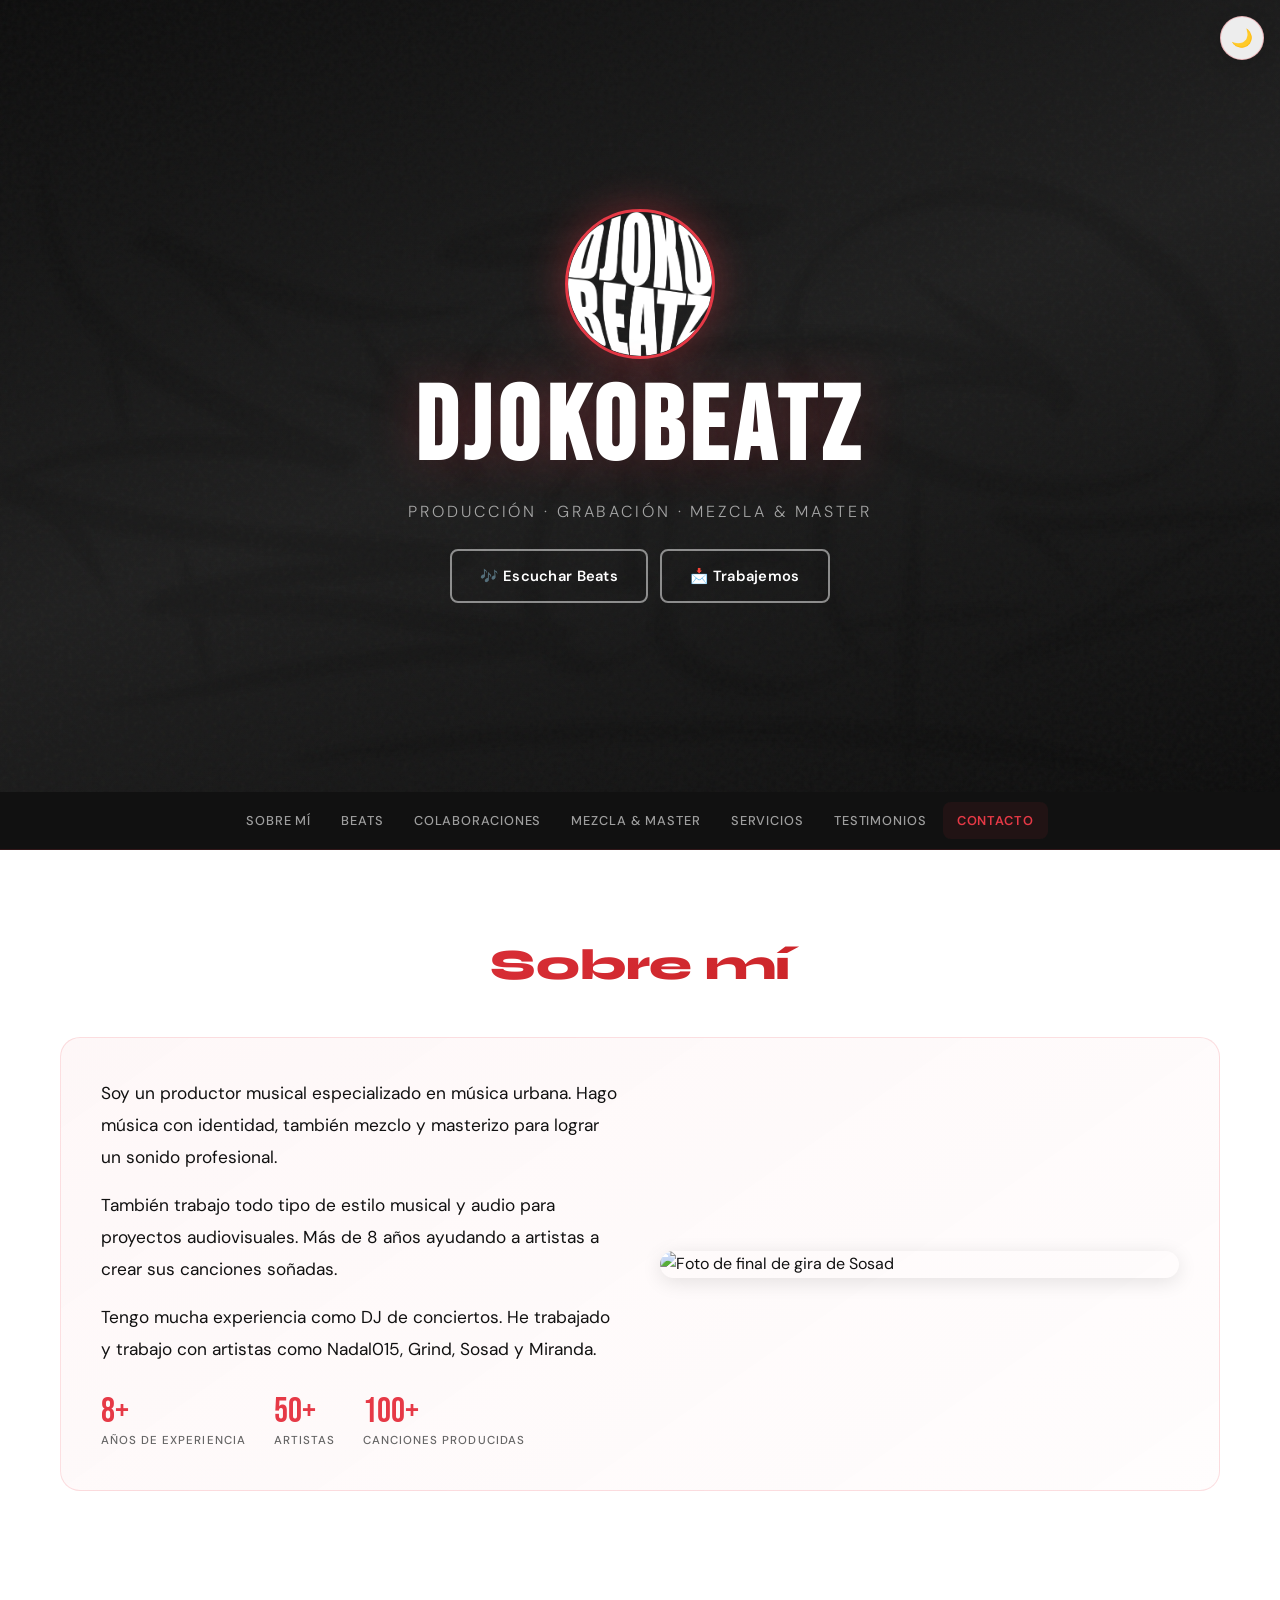
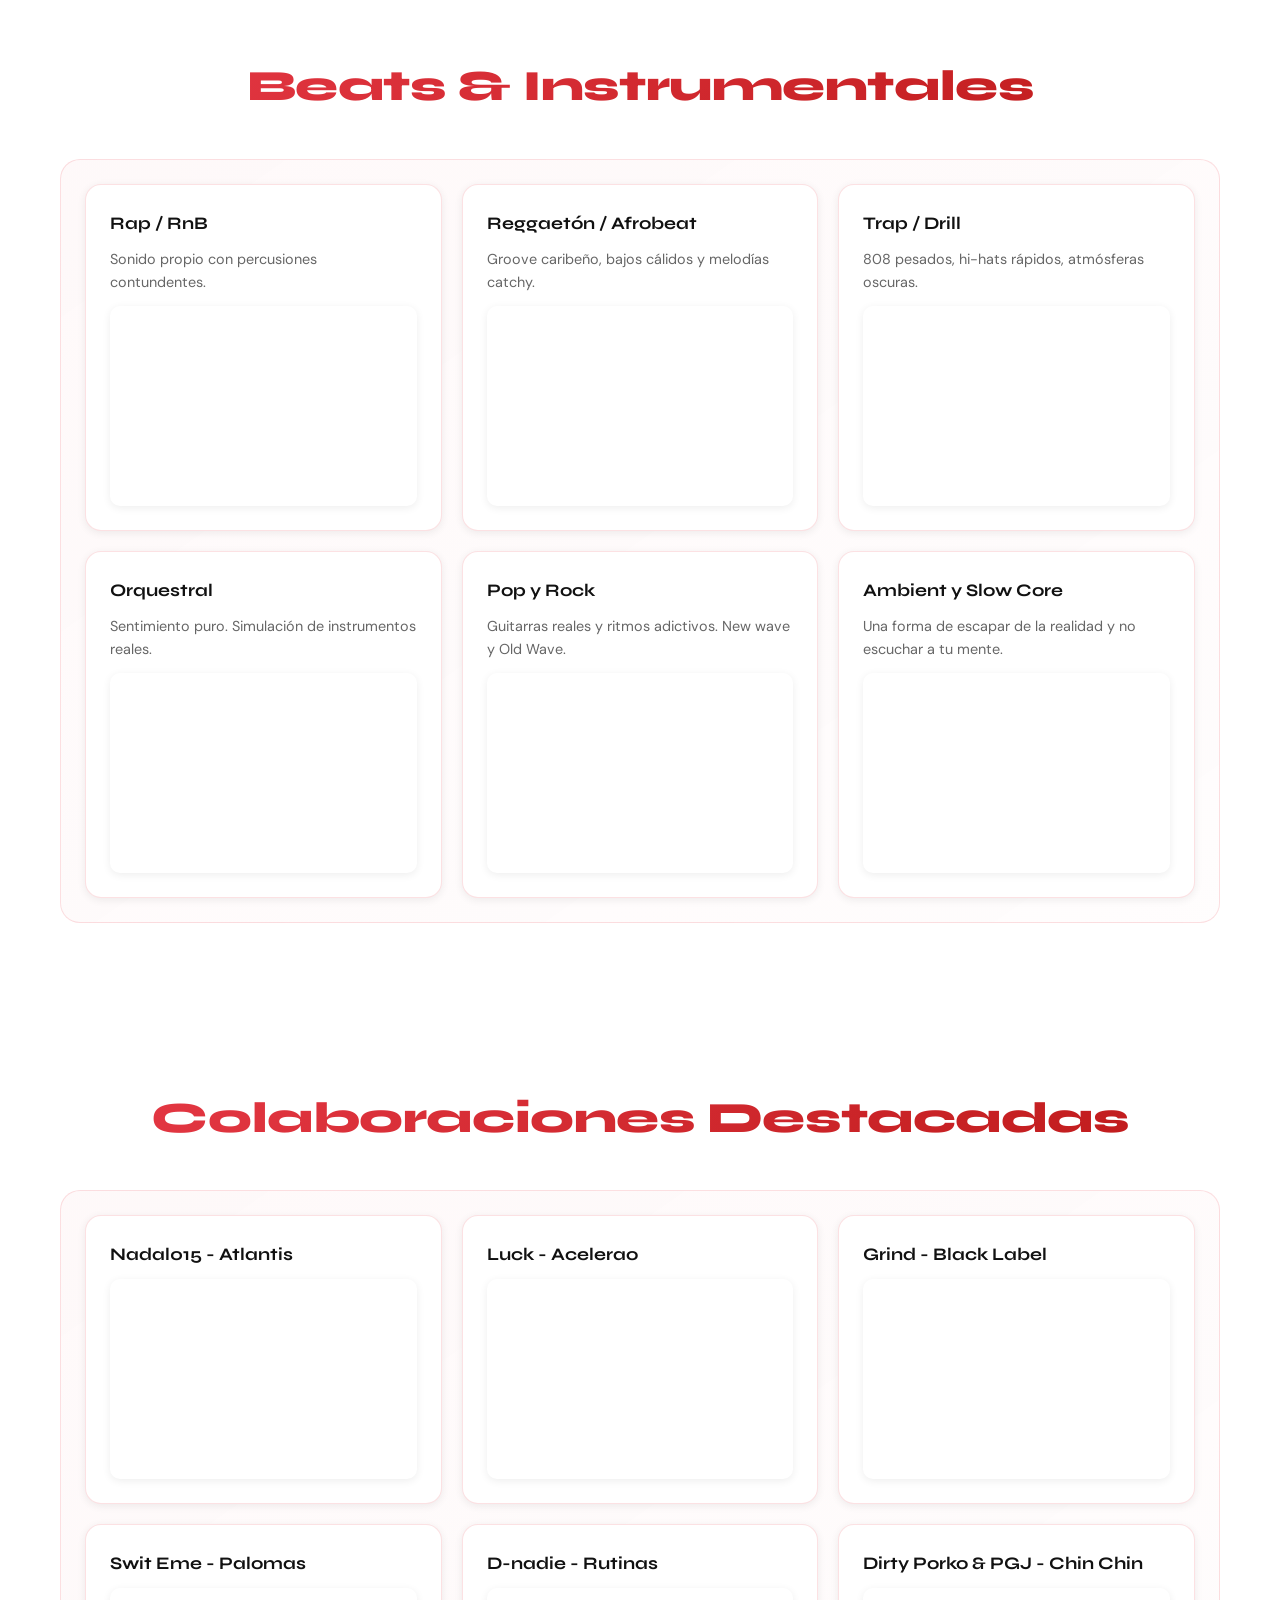
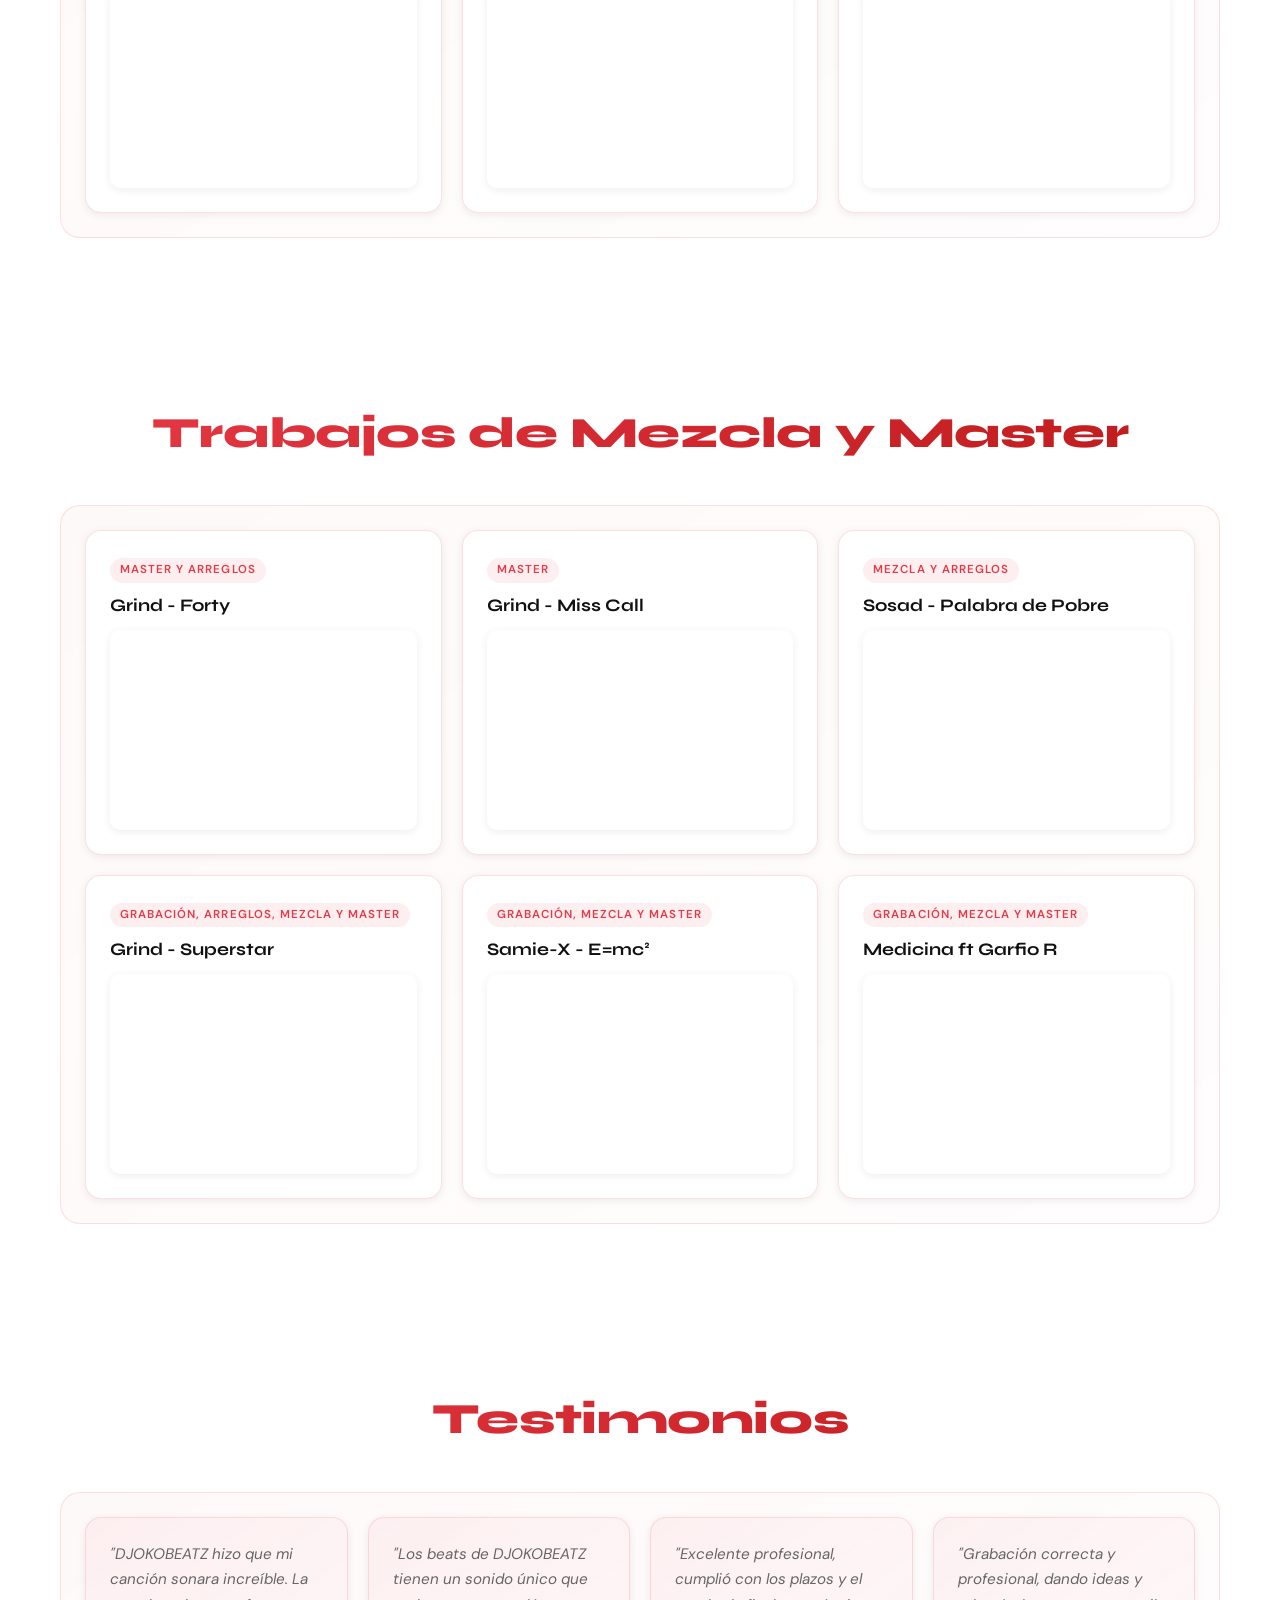
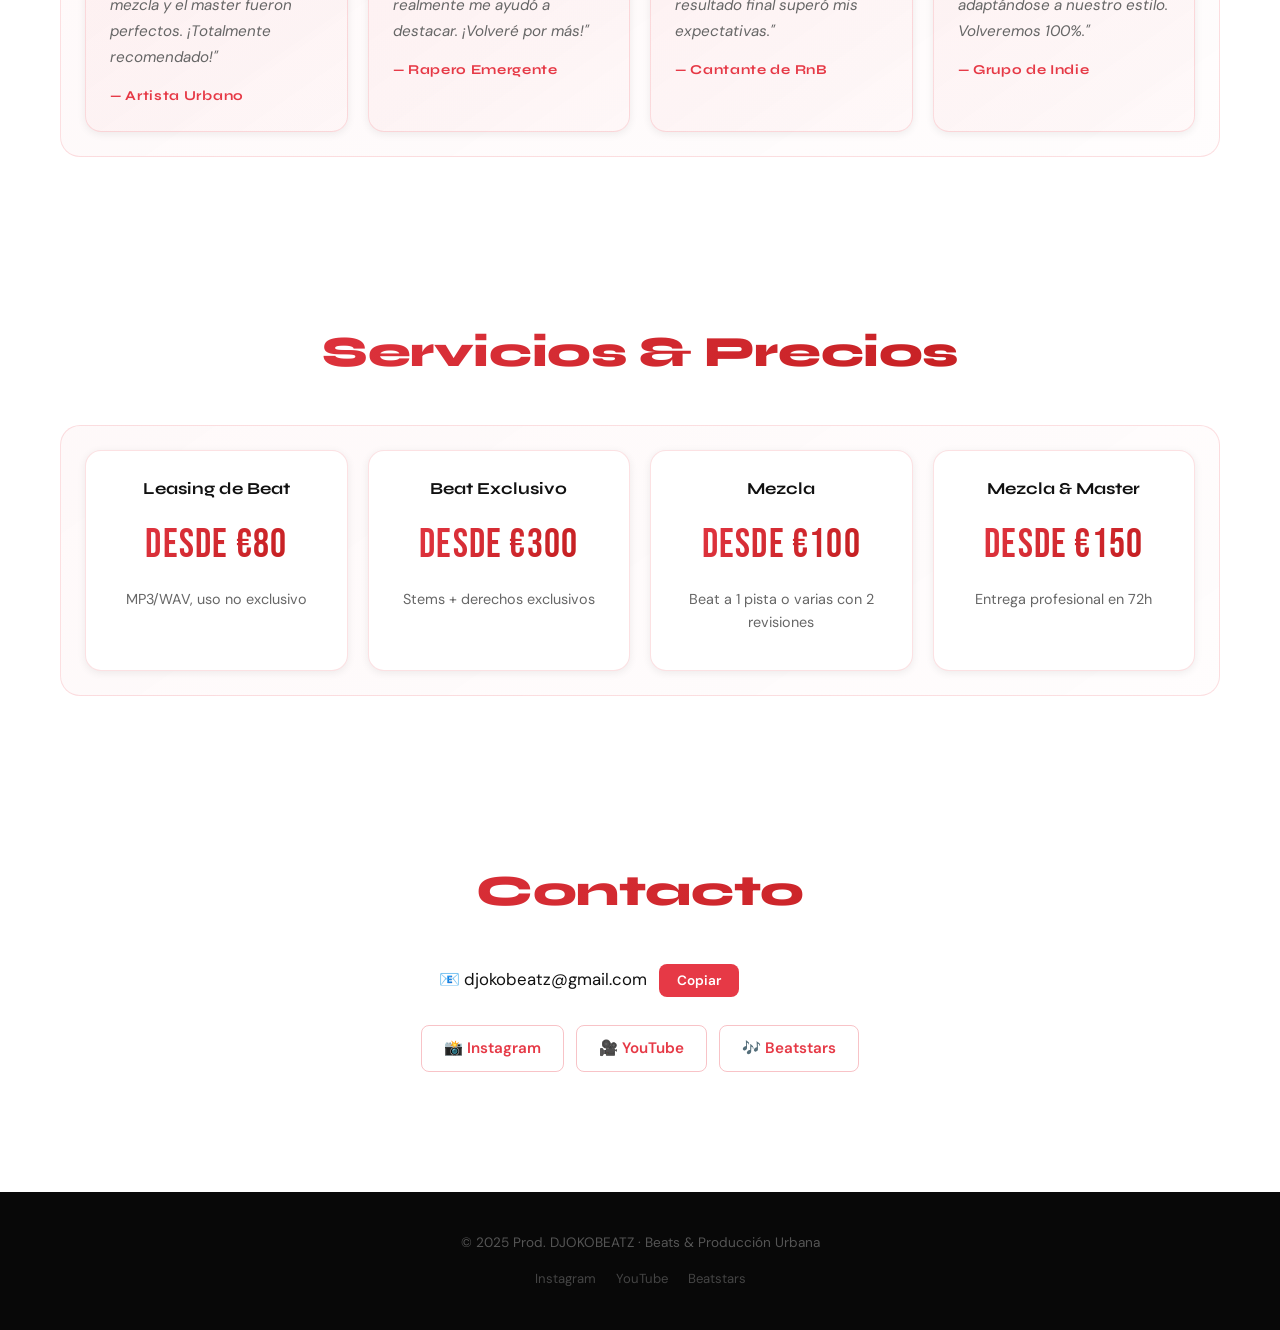
==== commit cd82e622: "feat: initialize portfolio website with layout, styling, media assets, and GitHub deployment workflo" ====
--- a/index.html
+++ b/index.html
@@ -212,7 +212,7 @@
     <h2>Contacto</h2>
     <div class="contact-wrap">
       <div class="contact-email">
-        <span>📧 pablo96sancho@gmail.com</span>
+        <span>📧 djokobeatz@gmail.com</span>
         <button onclick="copiarCorreo()" id="copy-btn">Copiar</button>
         <span id="copy-feedback" class="copy-feedback" aria-live="polite"></span>
       </div>
@@ -235,7 +235,7 @@
 
   <script>
     function copiarCorreo() {
-      const correo = "pablo96sancho@gmail.com";
+      const correo = "djokobeatz@gmail.com";
       const feedback = document.getElementById('copy-feedback');
       const btn = document.getElementById('copy-btn');
 
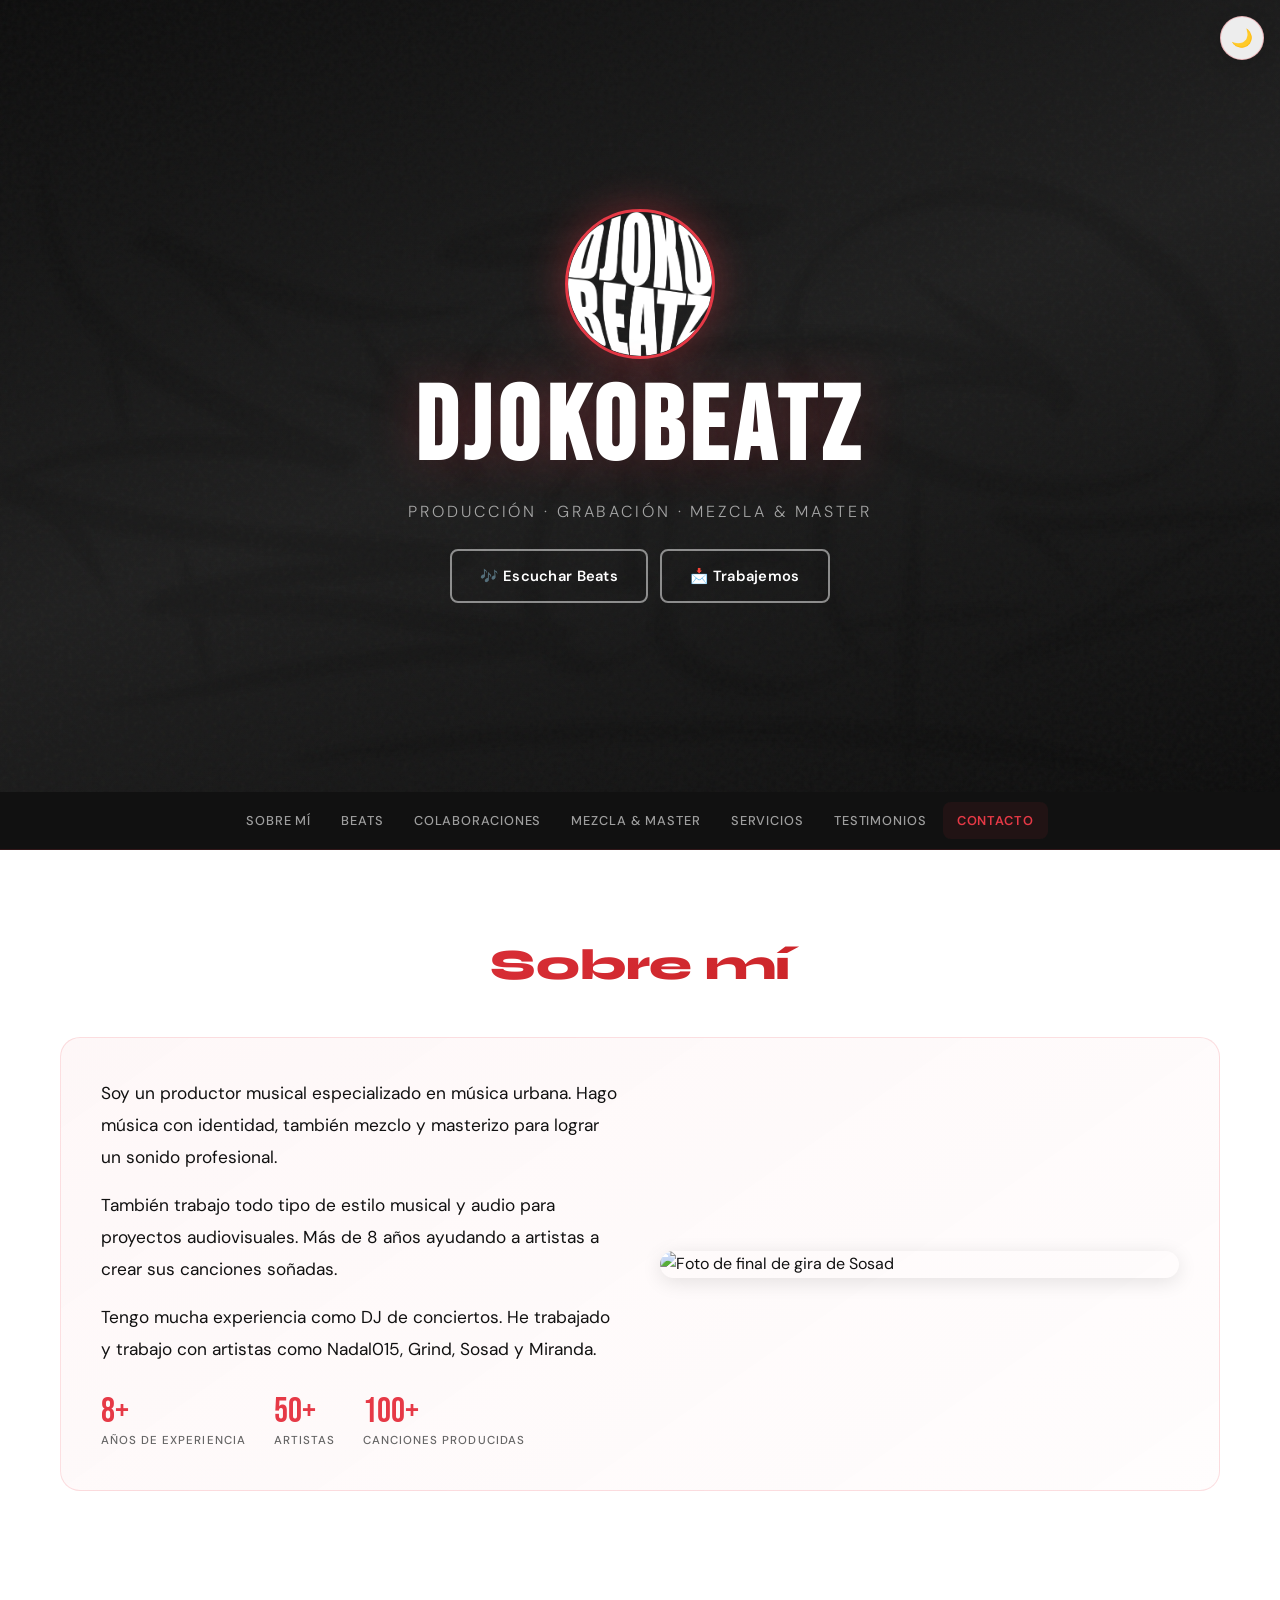
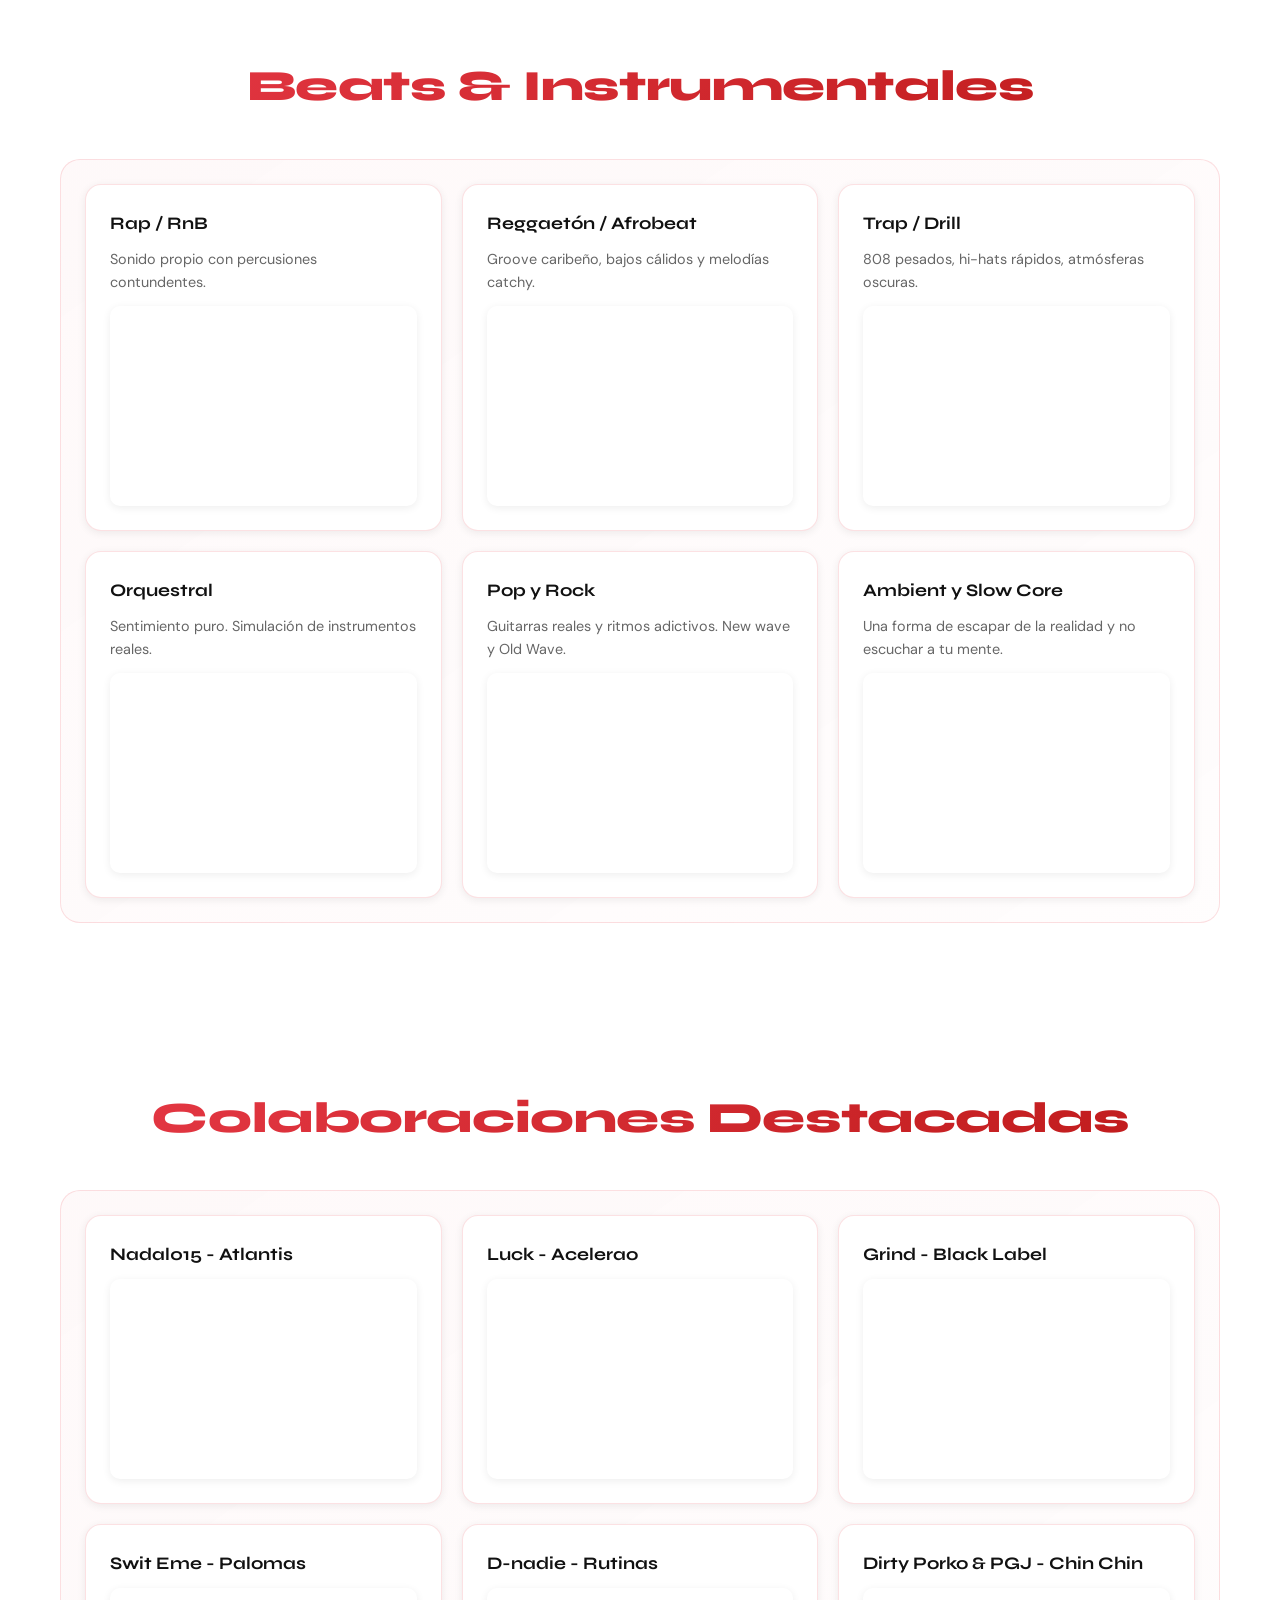
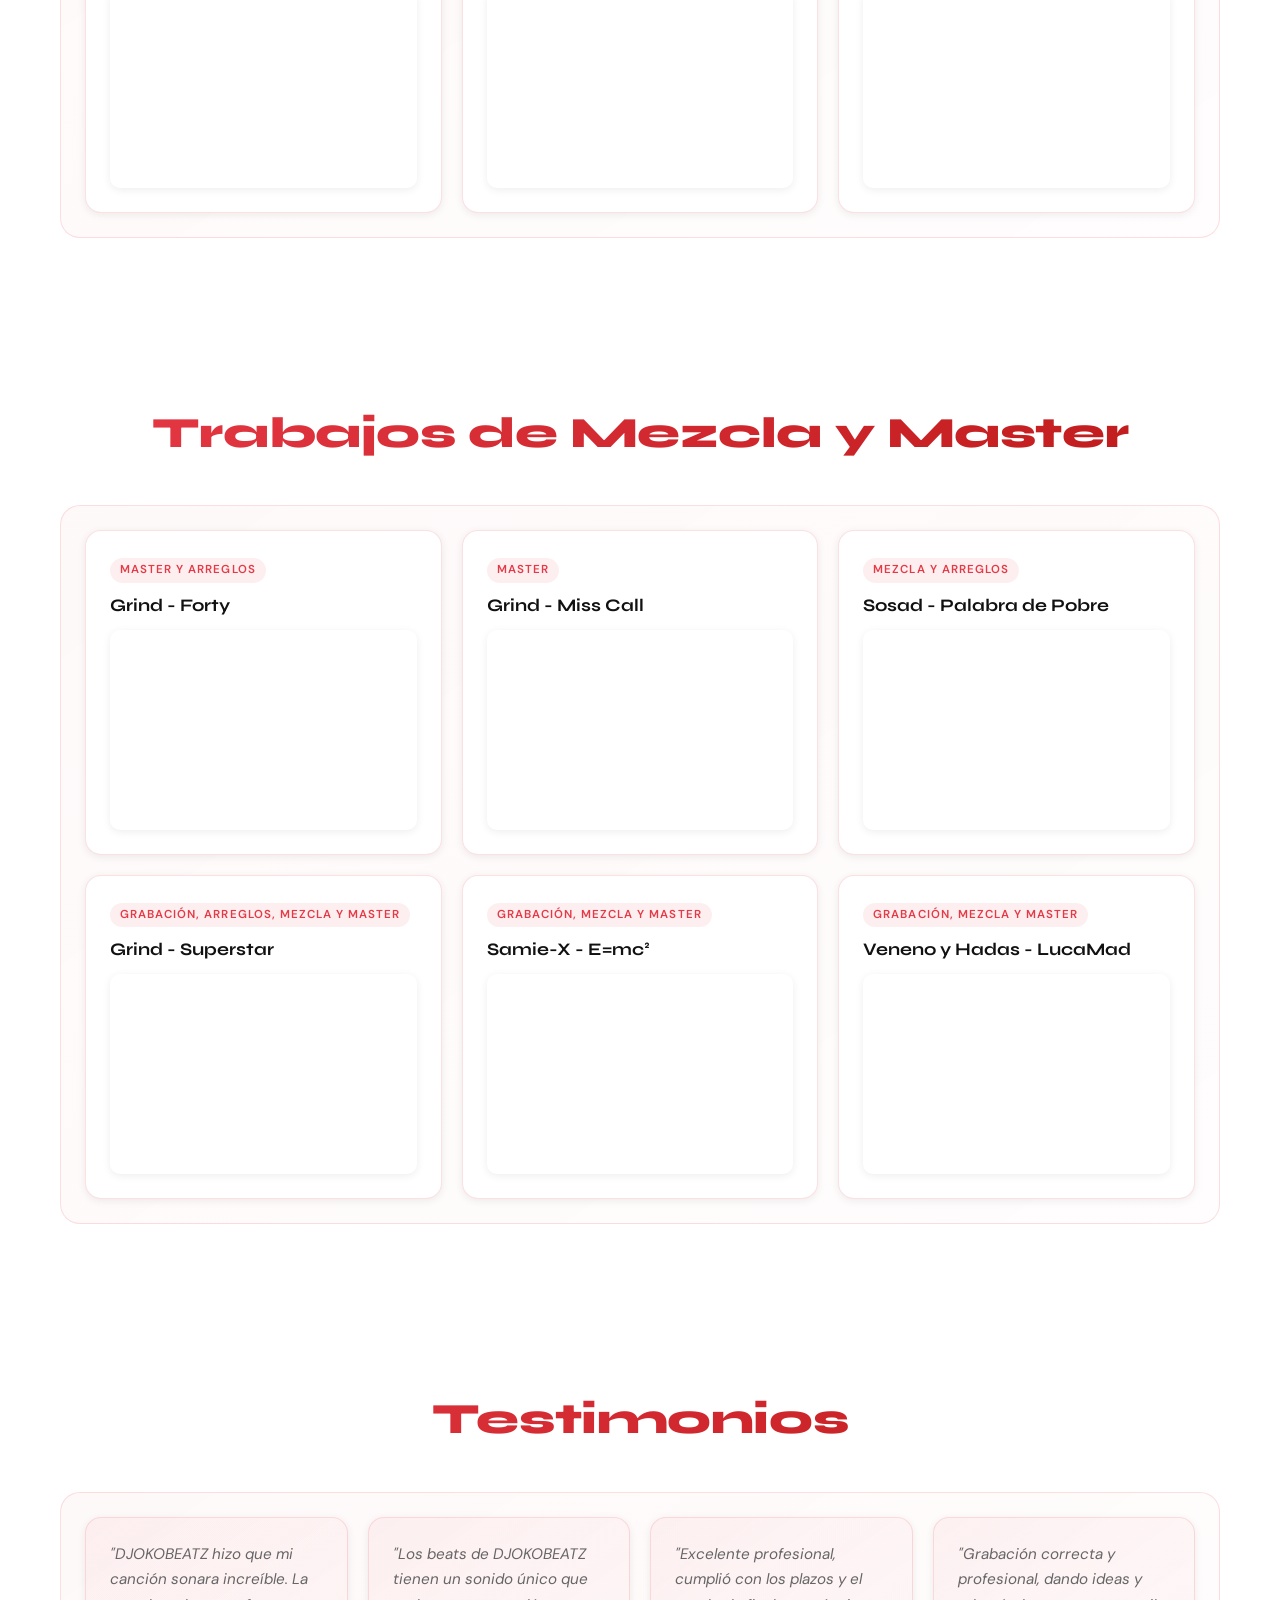
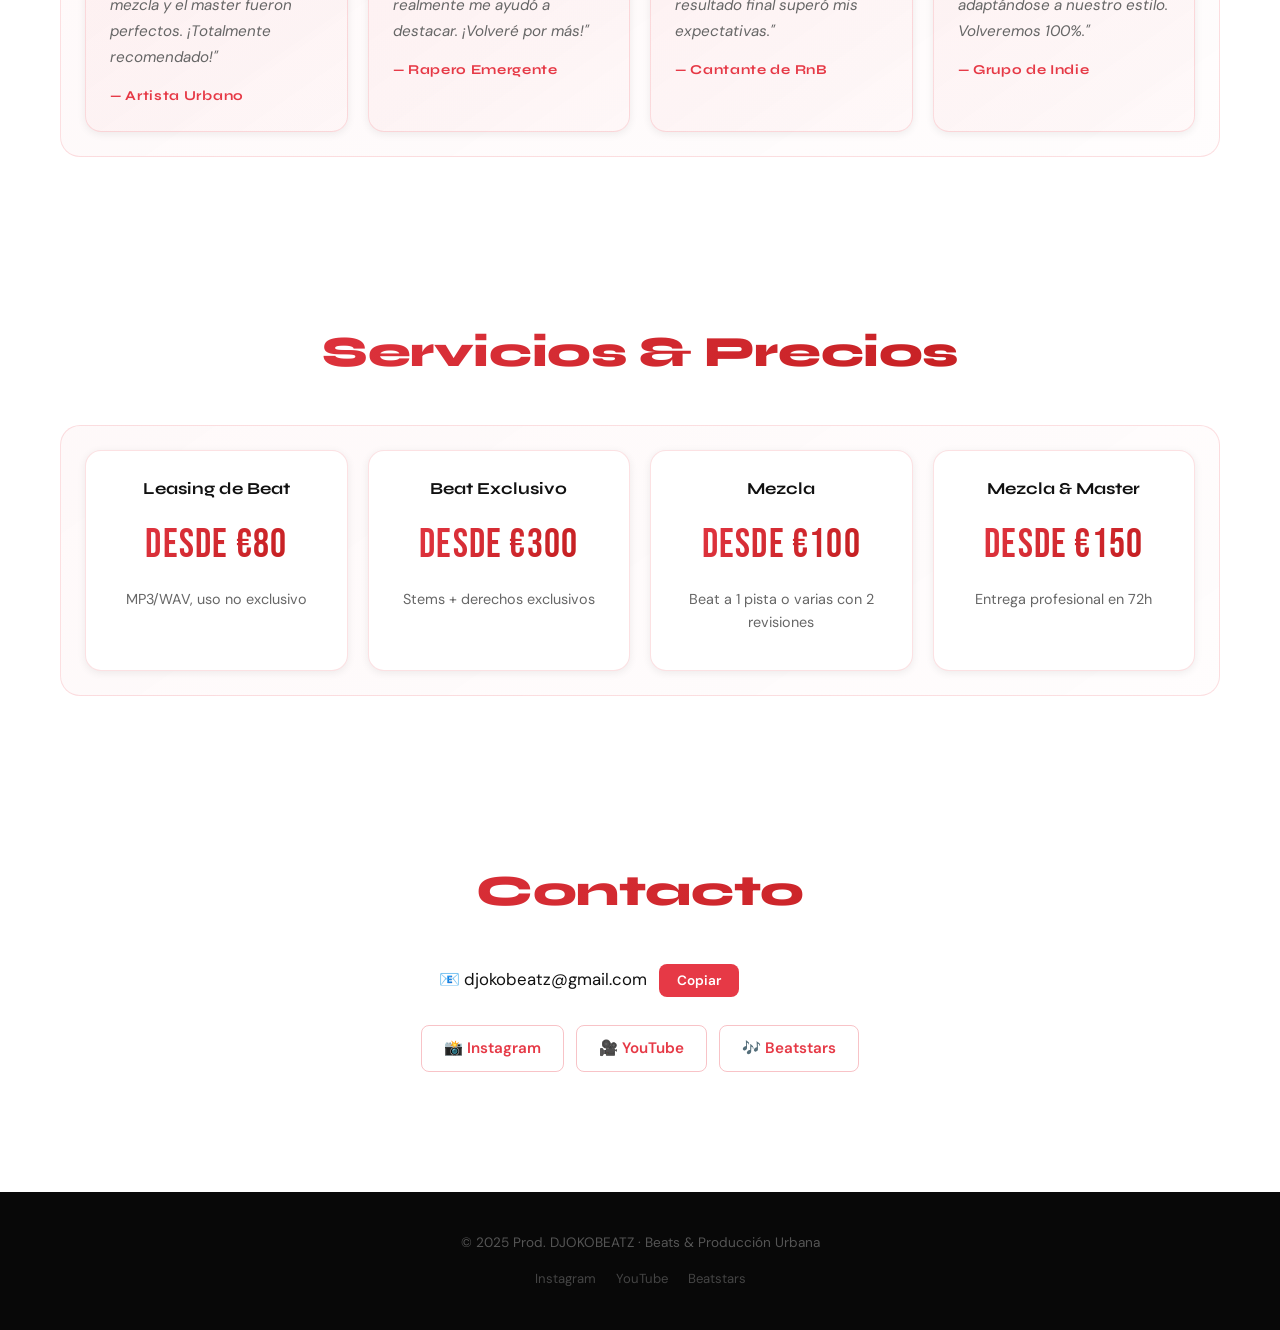
==== commit 1c5449a0: "Update YouTube embeds in index.html" ====
--- a/index.html
+++ b/index.html
@@ -84,7 +84,7 @@
       <div class="card">
         <h3>Pop y Rock</h3>
         <p>Guitarras reales y ritmos adictivos. New wave y Old Wave.</p>
-        <iframe height="200" src="https://www.youtube.com/embed/R478eGuXvZ8" title="Beat Pop/Rock - DJOKOBEATZ" frameborder="0" allow="accelerometer; autoplay; clipboard-write; encrypted-media; gyroscope; picture-in-picture" allowfullscreen loading="lazy"></iframe>
+        <iframe height="200" src="https://www.youtube.com/embed/s6eedqBfrSY?si=qfHsEp_HZ4UjGmLi" title="Beat Pop/Rock - DJOKOBEATZ" frameborder="0" allow="accelerometer; autoplay; clipboard-write; encrypted-media; gyroscope; picture-in-picture" allowfullscreen loading="lazy"></iframe>
       </div>
       <div class="card">
         <h3>Ambient y Slow Core</h3>
@@ -154,8 +154,8 @@
       </div>
       <div class="card">
         <p class="service-tag">Grabación, mezcla y master</p>
-        <h3>Medicina ft Garfio R</h3>
-        <iframe height="200" src="https://www.youtube.com/embed/SA3x7Jc7y_8" title="Medicina ft Garfio R" frameborder="0" allow="accelerometer; autoplay; clipboard-write; encrypted-media; gyroscope; picture-in-picture" allowfullscreen loading="lazy"></iframe>
+        <h3>Veneno y Hadas - LucaMad</h3>
+        <iframe height="200" src="https://www.youtube.com/embed/STwogXk3EgA?si=_578DIjX1pI5p5u4" title="Veneno y hadas - LucaMad" frameborder="0" allow="accelerometer; autoplay; clipboard-write; encrypted-media; gyroscope; picture-in-picture" allowfullscreen loading="lazy"></iframe>
       </div>
     </div>
   </section>
